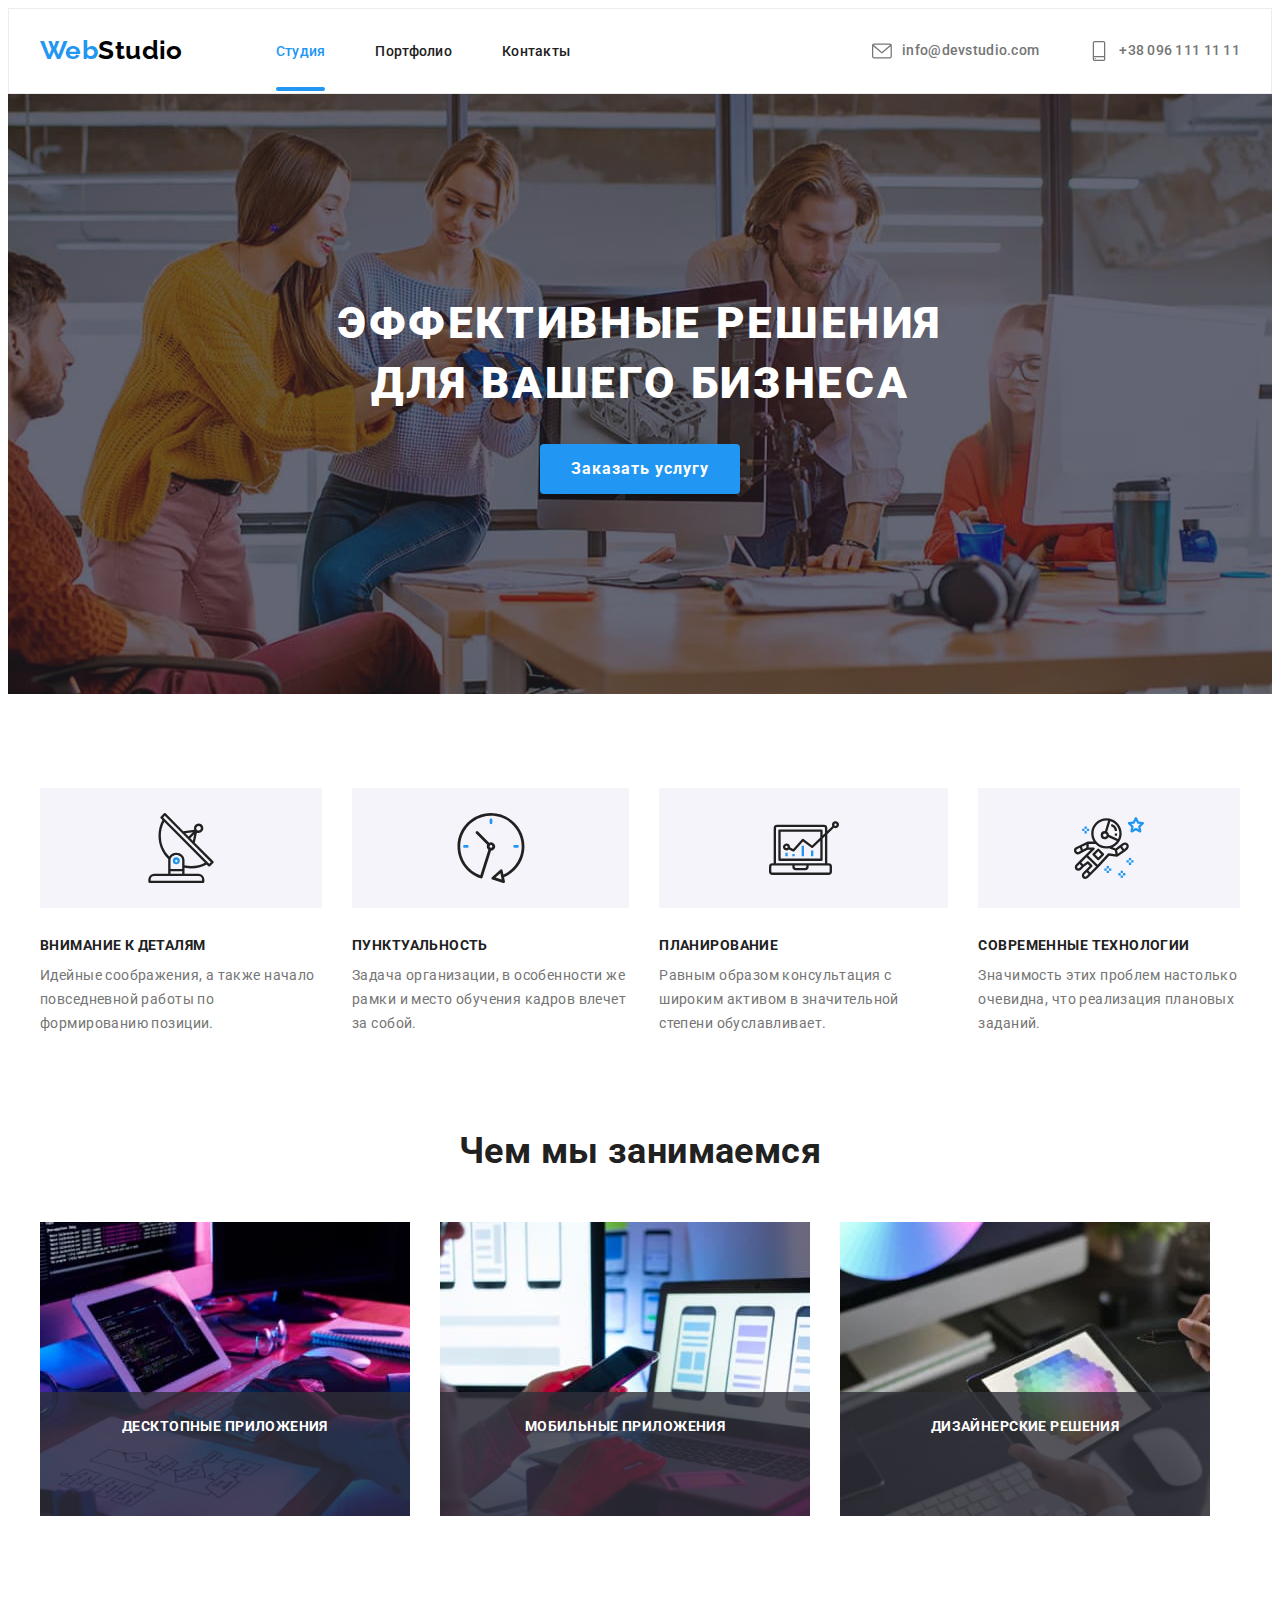
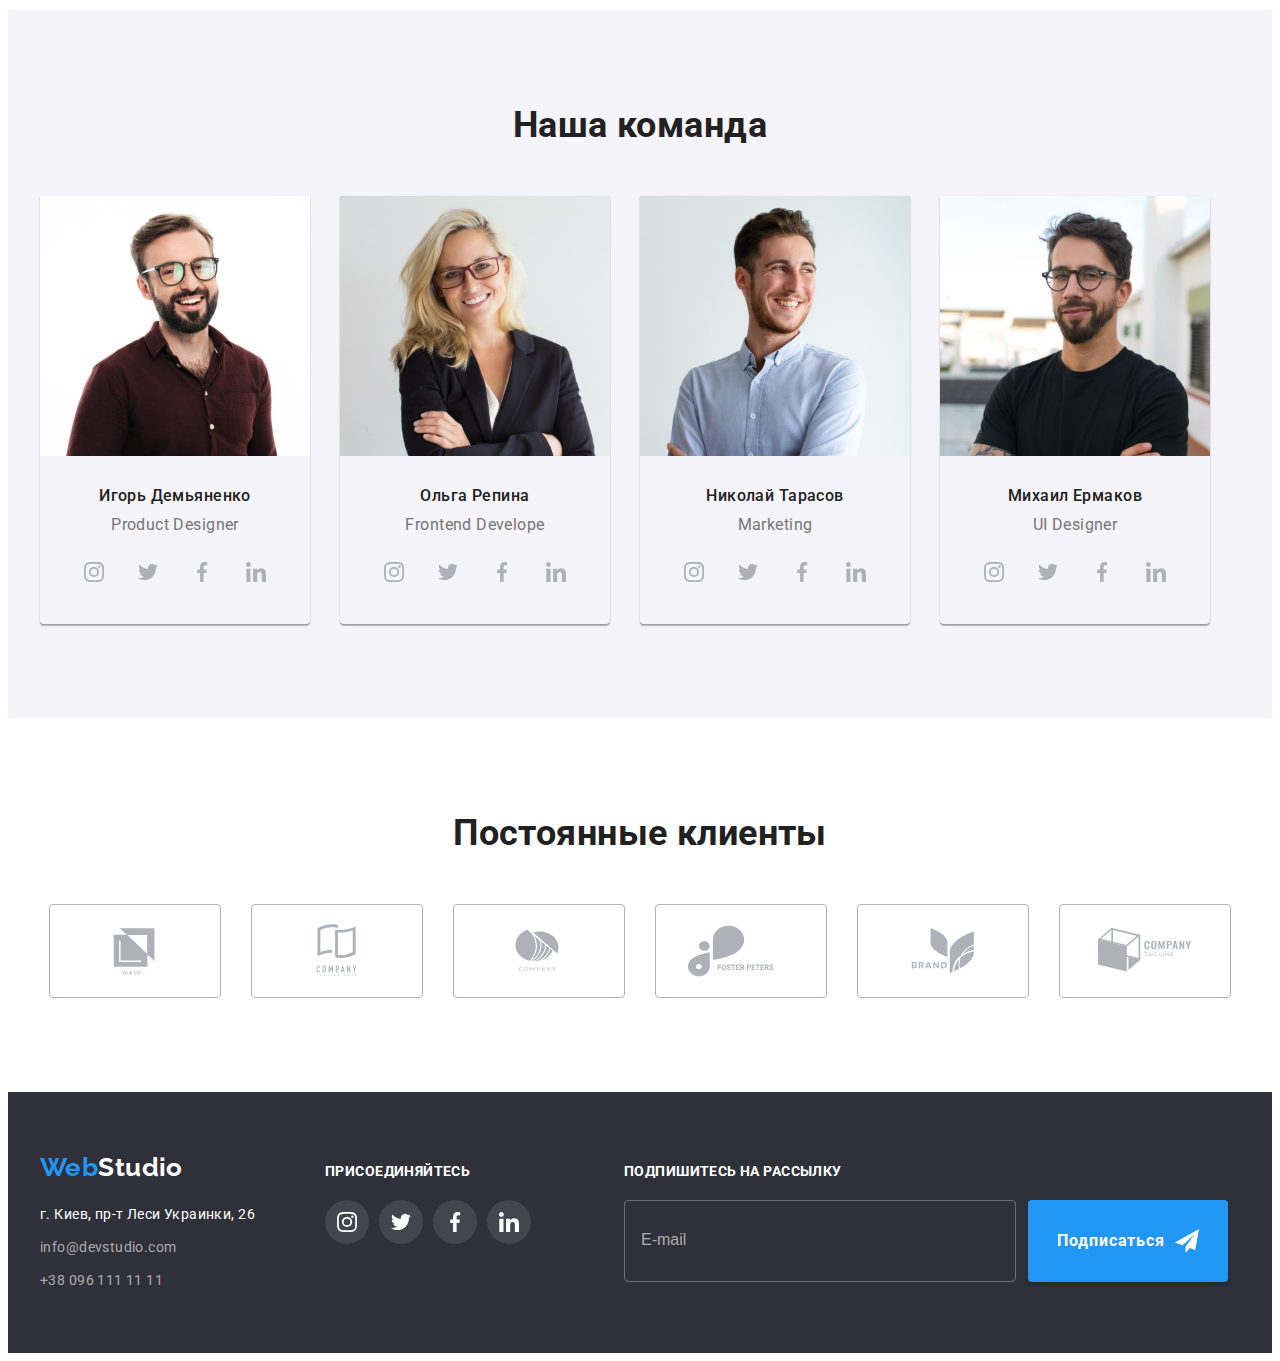
==== index.html @ 76f9b417 "Додає файли ДЗ6" ====
<!DOCTYPE html>
<html lang="ru">
  <head>
    <meta charset="UTF-8" />
    <meta http-equiv="X-UA-Compatible" content="IE=edge" />
    <meta name="viewport" content="width=device-width, initial-scale=1.0" />
    <title>homework06</title>
    <link
      href="https://fonts.googleapis.com/css2?family=Raleway:wght@700&family=Roboto:wght@400;500;700;900&display=swap"
      rel="stylesheet"
    />
    <link
      rel="stylesheet"
      href="https://cdnjs.cloudflare.com/ajax/libs/modern-normalize/1.1.0/modern-normalize.min.css"
      integrity="sha512-wpPYUAdjBVSE4KJnH1VR1HeZfpl1ub8YT/NKx4PuQ5NmX2tKuGu6U/JRp5y+Y8XG2tV+wKQpNHVUX03MfMFn9Q=="
      crossorigin="anonymous"
      referrerpolicy="no-referrer"
    />
    <link rel="stylesheet" href="./css/styles.css" />
  </head>

  <body>
    <!-- Шапка сайта -->
    <header class="header">
      <div class="container page-top flex">
        <nav class="flex">
          <a href="./index.html" lang="en" class="logo link"> <span>Web</span>Studio</a>

          <ul class="site-nav list flex">
            <li class="site-nav-item"><a href="./index.html" class="link current"> Студия</a></li>
            <li class="site-nav-item"><a href="./portfolio.html" class="link"> Портфолио</a></li>
            <li class="site-nav-item"><a href="" class="link"> Контакты</a></li>
          </ul>
        </nav>

        <ul class="contact-nav list flex">
          <li class="contact-nav-item">
            <a href="mailto:info@devstudio.com" class="link flex">
              <svg class="contact-icon" width="20" height="20">
                <use href="./images/icons.svg#icon-e-mail"></use>
              </svg>
              info@devstudio.com</a
            >
          </li>
          <li class="contact-nav-item">
            <a href="tel:+380961111111" class="link flex">
              <svg class="contact-icon" width="20" height="20">
                <use href="./images/icons.svg#icon-phone"></use>
              </svg>
              +38 096 111 11 11</a
            >
          </li>
        </ul>
      </div>
    </header>

    <main>
      <!-- Герой -->
      <section class="hero">
        <div class="container">
          <h1 class="hero-title">Эффективные решения для вашего бизнеса</h1>
          <button type="button" class="button" data-modal-open>Заказать услугу</button>
        </div>
      </section>

      <!-- Преимущества -->
      <section class="section feature">
        <div class="container">
          <h2 class="section-title visually-hidden">Преимущества</h2>
          <ul class="feature-list flex list">
            <li class="feature-item">
              <div class="feature-icon flex">
                <svg width="70" height="70">
                  <use href="./images/icons.svg#icon-antenna"></use>
                </svg>
              </div>
              <h3 class="title">Внимание к деталям</h3>
              <p class="text">
                Идейные соображения, а также начало повседневной работы по формированию позиции.
              </p>
            </li>
            <li class="feature-item">
              <div class="feature-icon flex">
                <svg width="70" height="70">
                  <use href="./images/icons.svg#icon-clock"></use>
                </svg>
              </div>
              <h3 class="title">Пунктуальность</h3>
              <p class="text">
                Задача организации, в особенности же рамки и место обучения кадров влечет за собой.
              </p>
            </li>
            <li class="feature-item">
              <div class="feature-icon flex">
                <svg width="70" height="70">
                  <use href="./images/icons.svg#icon-diagram"></use>
                </svg>
              </div>
              <h3 class="title">Планирование</h3>
              <p class="text">
                Равным образом консультация с широким активом в значительной степени обуславливает.
              </p>
            </li>
            <li class="feature-item">
              <div class="feature-icon flex">
                <svg width="70" height="70">
                  <use href="./images/icons.svg#icon-astronaut"></use>
                </svg>
              </div>
              <h3 class="title">Современные технологии</h3>
              <p class="text">
                Значимость этих проблем настолько очевидна, что реализация плановых заданий.
              </p>
            </li>
          </ul>
        </div>
      </section>

      <!-- Чем мы занимаемся -->
      <section class="section activvity">
        <div class="container">
          <h2 class="section-title">Чем мы занимаемся</h2>
          <ul class="flex list">
            <li class="activvity-item">
              <img src="./images/workone.jpg" alt="Кто-то делает разметку страницы" width="370" />
              <p class="activvity-item-text">Десктопные приложения</p>
            </li>
            <li class="activvity-item">
              <img src="./images/worktwo.jpg" alt="Кто-то делает " width="370" />
              <p class="activvity-item-text">Мобильные приложения</p>
            </li>
            <li class="activvity-item">
              <img
                src="./images/workthree.jpg"
                alt="Кто-то занимается подбором цвета"
                width="370"
              />
              <p class="activvity-item-text">Дизайнерские решения</p>
            </li>
          </ul>
        </div>
      </section>

      <!-- Наша команда -->
      <section class="section team">
        <div class="container">
          <h2 class="section-title">Наша команда</h2>
          <ul class="flex team-member list">
            <li class="team-member-item">
              <img src="./images/teamone.jpg" alt="Фото сотрудника" width="270" />
              <div class="team-member-descr">
                <h3 class="title">Игорь Демьяненко</h3>
                <p class="text" lang="en">Product Designer</p>
                <ul class="social-list list flex">
                  <li>
                    <a href="" class="social-link flex">
                      <svg class="social-icon" width="20" height="20">
                        <use href="./images/icons.svg#icon-instagram"></use>
                      </svg>
                    </a>
                  </li>
                  <li>
                    <a href="" class="social-link flex">
                      <svg class="social-icon" width="20" height="20">
                        <use href="./images/icons.svg#icon-twitter"></use>
                      </svg>
                    </a>
                  </li>
                  <li>
                    <a href="" class="social-link flex">
                      <svg class="social-icon" width="20" height="20">
                        <use href="./images/icons.svg#icon-facebook"></use>
                      </svg>
                    </a>
                  </li>
                  <li>
                    <a href="" class="social-link flex">
                      <svg class="social-icon" width="20" height="20">
                        <use href="./images/icons.svg#icon-linkedin"></use>
                      </svg>
                    </a>
                  </li>
                </ul>
              </div>
            </li>

            <li class="team-member-item">
              <img src="./images/teamtwo.jpg" alt="Фото сотрудника" width="270" />
              <div class="team-member-descr">
                <h3 class="title">Ольга Репина</h3>
                <p class="text" lang="en">Frontend Develope</p>
                <ul class="social-list list flex">
                  <li>
                    <a href="" class="social-link flex">
                      <svg class="social-icon" width="20" height="20">
                        <use href="./images/icons.svg#icon-instagram"></use>
                      </svg>
                    </a>
                  </li>
                  <li>
                    <a href="" class="social-link flex">
                      <svg class="social-icon" width="20" height="20">
                        <use href="./images/icons.svg#icon-twitter"></use>
                      </svg>
                    </a>
                  </li>
                  <li>
                    <a href="" class="social-link flex">
                      <svg class="social-icon" width="20" height="20">
                        <use href="./images/icons.svg#icon-facebook"></use>
                      </svg>
                    </a>
                  </li>
                  <li>
                    <a href="" class="social-link flex">
                      <svg class="social-icon" width="20" height="20">
                        <use href="./images/icons.svg#icon-linkedin"></use>
                      </svg>
                    </a>
                  </li>
                </ul>
              </div>
            </li>

            <li class="team-member-item">
              <img src="./images/teamthree.jpg" alt="Фото сотрудника" width="270" />
              <div class="team-member-descr">
                <h3 class="title">Николай Тарасов</h3>
                <p class="text" lang="en">Marketing</p>
                <ul class="social-list list flex">
                  <li>
                    <a href="" class="social-link flex">
                      <svg class="social-icon" width="20" height="20">
                        <use href="./images/icons.svg#icon-instagram"></use>
                      </svg>
                    </a>
                  </li>
                  <li>
                    <a href="" class="social-link flex">
                      <svg class="social-icon" width="20" height="20">
                        <use href="./images/icons.svg#icon-twitter"></use>
                      </svg>
                    </a>
                  </li>
                  <li>
                    <a href="" class="social-link flex">
                      <svg class="social-icon" width="20" height="20">
                        <use href="./images/icons.svg#icon-facebook"></use>
                      </svg>
                    </a>
                  </li>
                  <li>
                    <a href="" class="social-link flex">
                      <svg class="social-icon" width="20" height="20">
                        <use href="./images/icons.svg#icon-linkedin"></use>
                      </svg>
                    </a>
                  </li>
                </ul>
              </div>
            </li>

            <li class="team-member-item">
              <img src="./images/teamfour.jpg" alt="Фото сотрудника" width="270" />
              <div class="team-member-descr">
                <h3 class="title">Михаил Ермаков</h3>
                <p class="text" lang="en">UI Designer</p>
                <ul class="social-list list flex">
                  <li>
                    <a href="" class="social-link flex">
                      <svg class="social-icon" width="20" height="20">
                        <use href="./images/icons.svg#icon-instagram"></use>
                      </svg>
                    </a>
                  </li>
                  <li>
                    <a href="" class="social-link flex">
                      <svg class="social-icon" width="20" height="20">
                        <use href="./images/icons.svg#icon-twitter"></use>
                      </svg>
                    </a>
                  </li>
                  <li>
                    <a href="" class="social-link flex">
                      <svg class="social-icon" width="20" height="20">
                        <use href="./images/icons.svg#icon-facebook"></use>
                      </svg>
                    </a>
                  </li>
                  <li>
                    <a href="" class="social-link flex">
                      <svg class="social-icon" width="20" height="20">
                        <use href="./images/icons.svg#icon-linkedin"></use>
                      </svg>
                    </a>
                  </li>
                </ul>
              </div>
            </li>
          </ul>
        </div>
      </section>

      <!-- Постоянные клиенты -->
      <section class="section client">
        <div class="container">
          <h2 class="section-title">Постоянные клиенты</h2>
          <ul class="client-list list flex">
            <li>
              <a href="" class="client-item flex">
                <svg class="client-icon" width="106" height="60">
                  <use href="./images/icons.svg#icon-company1"></use>
                </svg>
              </a>
            </li>
            <li>
              <a href="" class="client-item flex">
                <svg class="client-icon" width="106" height="60">
                  <use href="./images/icons.svg#icon-company2"></use>
                </svg>
              </a>
            </li>
            <li>
              <a href="" class="client-item flex">
                <svg class="client-icon" width="106" height="60">
                  <use href="./images/icons.svg#icon-company3"></use>
                </svg>
              </a>
            </li>
            <li>
              <a href="" class="client-item flex">
                <svg class="client-icon" width="106" height="60">
                  <use href="./images/icons.svg#icon-company4"></use>
                </svg>
              </a>
            </li>
            <li>
              <a href="" class="client-item flex">
                <svg class="client-icon" width="106" height="60">
                  <use href="./images/icons.svg#icon-company5"></use>
                </svg>
              </a>
            </li>
            <li>
              <a href="" class="client-item flex">
                <svg class="client-icon" width="106" height="60">
                  <use href="./images/icons.svg#icon-company6"></use>
                </svg>
              </a>
            </li>
          </ul>
        </div>
      </section>
    </main>

    <!-- Футер -->
    <footer class="footer">
      <div class="container page-bottom flex">
        <div class="contacts">
          <a href="./index.html" lang="en" class="footer-logo link"> <span> Web</span>Studio</a>

          <address>
            <ul class="footer-nav list">
              <li><a href="" class="adress link"> г. Киев, пр-т Леси Украинки, 26</a></li>
              <li><a href="" class="email link"> info@devstudio.com</a></li>
              <li><a href="" class="tel link"> +38 096 111 11 11</a></li>
            </ul>
          </address>
        </div>

        <div class="social">
          <h3 class="social-title">присоединяйтесь</h3>
          <ul class="social-list list flex">
            <li>
              <a href="" class="social-link flex">
                <svg class="social-icon" width="20" height="20">
                  <use href="./images/icons.svg#icon-instagram"></use>
                </svg>
              </a>
            </li>
            <li>
              <a href="" class="social-link flex">
                <svg class="social-icon" width="20" height="20">
                  <use href="./images/icons.svg#icon-twitter"></use>
                </svg>
              </a>
            </li>
            <li>
              <a href="" class="social-link flex">
                <svg class="social-icon" width="20" height="20">
                  <use href="./images/icons.svg#icon-facebook"></use>
                </svg>
              </a>
            </li>
            <li>
              <a href="" class="social-link flex">
                <svg class="social-icon" width="20" height="20">
                  <use href="./images/icons.svg#icon-linkedin"></use>
                </svg>
              </a>
            </li>
          </ul>
        </div>

        <form class="subscrip">
          <h3 class="subscrip-title">Подпишитесь на рассылку</h3>
          <div class="flex">
            <input type="email" placeholder="E-mail" class="subscrip-input" />
            <button type="submit" class="subscrip-button">
              Подписаться
              <svg class="subscrip-icon" width="24" height="24">
                <use href="./images/icons.svg#icon-send"></use>
              </svg>
            </button>
          </div>
        </form>
      </div>
    </footer>
    <!-- Модальное окно -->
    <div class="backdrop is-hidden" data-modal>
      <div class="modal">
        <h3 class="modal-title">Оставьте свои данные, мы вам перезвоним</h3>
        <button class="modal-button flex" type="button" data-modal-close>
          <svg class="modal-icon" width="18" height="18">
            <use href="./images/icons.svg#icon-close"></use>
          </svg>
        </button>
        <!--Форма  -->
        <form class="form">
          <div class="form-field flex">
            <label for="name" class="form-label">Имя</label>
            <input type="text" name="name-user" id="name" class="form-input" />
            <svg class="form-icon" width="18" height="18">
              <use href="./images/icons.svg#icon-person-form"></use>
            </svg>
          </div>

          <div class="form-field flex">
            <label for="tel" class="form-label">Телефон</label>
            <input type="tel" name="tel-user" id="tel" class="form-input" />
            <svg class="form-icon" width="18" height="18">
              <use href="./images/icons.svg#icon-phone-form"></use>
            </svg>
          </div>

          <div class="form-field flex">
            <label for="mail" class="form-label">Почта</label>
            <input type="email" name="mail-user" id="mail" class="form-input" />
            <svg class="form-icon" width="18" height="18">
              <use href="./images/icons.svg#icon-email-form"></use>
            </svg>
          </div>

          <div class="form-field comment flex">
            <label for="comment" class="form-label">Комментарий</label>
            <textarea
              class="comment-text"
              name="comment-user"
              id="comment"
              placeholder="Введите текст"
              cols="30"
              rows="5"
            ></textarea>
          </div>

          <label class="checkbox-label flex">
            <input type="checkbox" name="policy" class="policy-checkbox" />
            <span class="policy-icon"></span>
            <span class="checkbox-text"
              >Соглашаюсь с рассылкой и принимаю
              <a href="" class="policy-link">Условия договора</a></span
            >
          </label>

          <button class="form-button flex" type="submit">Отправить</button>
        </form>
      </div>
      <script src="./js/modal.js"></script>
    </div>
  </body>
</html>
---- css/styles.css ----
:root {
  /* Text color */
  --primary-text-color: #212121;
  --secondary-text-color: #757575;
  --accent-color: #2196f3;
  --studio-in-heder: #000000;

  /* Bg color */
  --primery-background-color: #ffffff;
  --secondary-background-color: #f5f4fa;
  --background-color-footer: #2f303a;
  --background-color-hero: #c4c4c4;
  --icon-color: #afb1b8;

  /* Grid */
  /* Others */
  --timing-function: cubic-bezier(0.4, 0, 0.2, 1);
}

body {
  background-color: var(--primery-background-color);
  color: var(--primary-text-color);
  font-family: Roboto, sans-serif;
  font-size: 14px;
  letter-spacing: 0.03em;
}

/* Utils */
.list {
  padding: 0;
  margin: 0;
  list-style: none;
}

.link {
  text-decoration: none;
}

.flex {
  display: flex;
}

.container {
  margin-left: auto;
  margin-right: auto;
  width: 1200px;
  padding-left: 15px;
  padding-right: 15px;
}

img {
  display: block;
}

/* Шапка сайта */
.header {
  border: 1px solid #ececec;
}

.page-top {
  justify-content: space-between;
  align-items: center;
}

.logo {
  padding-top: 24px;
  padding-bottom: 25px;
  margin-right: 93px;

  color: var(--studio-in-heder);
  font-family: Raleway, sans-serif;
  font-weight: 700;
  font-size: 26px;
  line-height: 1.19;
}

.logo span {
  color: var(--accent-color);
}

/* Site nav */

.header nav {
  justify-content: center;
  align-items: center;
}

.site-nav-item:not(:last-child),
.contact-nav-item:not(:last-child) {
  margin-right: 50px;
}

.site-nav .link,
.contact-nav .link {
  padding-top: 32px;
  padding-bottom: 32px;
  justify-content: center;
  align-items: center;

  color: var(--primary-text-color);
  font-weight: 500;
  line-height: 1.14;
  letter-spacing: 0.02em;
  transition: color 250ms var(--timing-function);
}

.contact-nav .link {
  color: var(--secondary-text-color);
}

.contact-nav-item {
  align-items: center;
}

.site-nav-item .link:hover,
.site-nav-item .link:focus {
  color: var(--accent-color);
}

.contact-nav-item .link:hover,
.contact-nav-item .link:focus {
  color: var(--accent-color);
}

.contact-icon {
  margin-right: 10px;
  fill: var(--secondary-text-color);
  transition: fill 250ms var(--timing-function);
}

.contact-nav-item .link:hover .contact-icon,
.contact-nav-item .link:focus .contact-icon {
  fill: var(--accent-color);
}

.site-nav .link.current {
  color: var(--accent-color);
  /* outline: 1px solid red; */
  position: relative;
}

.site-nav .link.current::after {
  content: ' ';
  display: block;
  margin-top: 28px;
  position: absolute;
  bottom: 0;
  left: 0;
  width: 100%;
  height: 4px;
  background-color: var(--accent-color);
  border-radius: 2px;
}

/* Hero */
.hero {
  padding-top: 200px;
  padding-bottom: 200px;
  text-align: center;
  max-width: 1600px;
  margin-left: auto;
  margin-right: auto;
  background-image: linear-gradient(to right, rgba(47, 48, 58, 0.4), rgba(47, 48, 58, 0.4)),
    url(../images/bg-picture.jpg);
  background-size: cover;
  background-repeat: no-repeat;
  background-position: center;

  background-color: var(--background-color-hero);
}

.hero-title {
  margin-top: 0;
  margin-bottom: 30px;
  margin-left: auto;
  margin-right: auto;
  width: 696px;

  color: var(--primery-background-color);
  font-weight: 900;
  font-size: 44px;
  line-height: 1.36;
  letter-spacing: 0.06em;
  text-transform: uppercase;
}

.hero .button,
.subscrip-button,
.form-button {
  min-width: 200px;
  padding: 10px 10px;
  border-width: 0;

  color: var(--primery-background-color);
  background-color: var(--accent-color);
  font-family: inherit;
  font-weight: 700;
  font-size: 16px;
  line-height: 1.88;
  letter-spacing: 0.06em;
  box-shadow: 0px 4px 4px rgba(0, 0, 0, 0.15);
  border-radius: 4px;
  cursor: pointer;

  transition: background-color 250ms var(--timing-function);
}

.hero .button:hover,
.hero .button:focus {
  background-color: #188ce8;
}

/* Section */
.section {
  padding-top: 94px;
  padding-bottom: 94px;
}

.section-title {
  margin-top: 0;
  margin-bottom: 50px;

  color: var(--primary-text-color);
  font-size: 36px;
  line-height: 1.17;
  text-align: center;
}

/* Преимущества */

.visually-hidden {
  position: absolute;
  white-space: nowrap;
  width: 1px;
  height: 1px;
  overflow: hidden;
  border: 0;
  padding: 0;
  clip: rect(0 0 0 0);
  clip-path: inset(50%);
  margin: -1px;
}

.feature {
  padding-bottom: 0;
}

.feature-item {
  width: calc((100%-90px) / 4);
}

.feature-item:not(:last-child) {
  margin-right: 30px;
}

.feature-icon {
  background-color: var(--secondary-background-color);
  height: 120px;
  margin-bottom: 30px;
  justify-content: center;
  align-items: center;
}

.feature-list .title {
  margin-top: 0;
  margin-bottom: 10px;

  font-size: 14px;
  line-height: 1.14;
  text-transform: uppercase;
}

.feature-list .text {
  margin-top: 0;
  margin-bottom: 0;

  color: var(--secondary-text-color);
  font-weight: 400;
  line-height: 1.71;
}

/*  Чем мы занимаемся*/

.activvity-item:not(:last-child) {
  margin-right: 30px;
}

.activvity-item {
  position: relative;
}

.activvity-item-text {
  position: absolute;
  right: 0;
  bottom: 0;
  margin: 0;
  padding-top: 27px;
  padding-bottom: 27px;
  width: 370px;
  height: 70px;
  background-color: rgba(47, 48, 58, 0.8);
  font-weight: 700;
  line-height: 1.14;
  text-align: center;
  text-transform: uppercase;

  color: var(--primery-background-color);
}

/*   Наша команда */
.team-member-item {
  width: calc((100%-90px) / 4);
  box-shadow: 0px 1px 3px rgba(0, 0, 0, 0.12), 0px 1px 1px rgba(0, 0, 0, 0.14),
    0px 2px 1px rgba(0, 0, 0, 0.2);
  border-radius: 0px 0px 4px 4px;
}

.team-member-item:not(:last-child) {
  margin-right: 30px;
}
.team-member-descr {
  padding-top: 30px;
  padding-bottom: 30px;
  text-align: center;
}

.team-member .title {
  margin-top: 0;
  margin-bottom: 10px;

  font-weight: 500;
  font-size: 16px;
  line-height: 1.19;
}

.team-member .text {
  margin-top: 0;
  margin-bottom: 16px;

  color: var(--secondary-text-color);
  font-size: 16px;
  line-height: 1.19;
}
.team {
  background-color: var(--secondary-background-color);
}

.social-list {
  justify-content: center;
}

.social-link {
  width: 44px;
  height: 44px;
  justify-content: center;
  align-items: center;
  border-radius: 50%;
  transition: background-color 250ms var(--timing-function);
}

.social-link:hover,
.social-link:focus {
  background-color: var(--accent-color);
}

.social-list li:not(:last-child) {
  margin-right: 10px;
}
.social-icon {
  fill: var(--icon-color);
  transition: fill 250ms var(--timing-function);
}

.social-link:hover .social-icon,
.social-link:focus .social-icon {
  fill: var(--primery-background-color);
}

/* Постоянные клиенты */
.client-list {
  justify-content: center;
}

.client-list li:not(:last-child) {
  margin-right: 30px;
}

.client-item {
  justify-content: center;
  align-items: center;
  width: 170px;
  height: 92px;
  border: 1px solid var(--icon-color);
  border-radius: 4px;
  transition: border-color 250ms var(--timing-function);
}

.client-item:hover,
.client-item:focus {
  border-color: var(--accent-color);
}

.client-icon {
  fill: var(--icon-color);
  transition: fill 250ms var(--timing-function);
}

.client-item:hover .client-icon,
.client-item:focus .client-icon {
  fill: var(--accent-color);
}

/* Футер */
.footer {
  background-color: var(--background-color-footer);
  padding-top: 60px;
  padding-bottom: 60px;
}
.page-bottom {
  align-items: baseline;
}

.contacts {
  margin-right: 70px;
}

.footer-logo {
  display: block;

  margin-bottom: 20px;

  color: var(--primery-background-color);
  font-family: Raleway, sans-serif;
  font-weight: 700;
  font-size: 26px;
  line-height: 1.19;
}

.footer-logo span {
  color: var(--accent-color);
}

.footer-nav li:not(:last-child) {
  margin-bottom: 9px;
}

.footer-nav .adress {
  color: var(--primery-background-color);
  font-weight: 400;
  line-height: 1.71;
  font-style: normal;
}

.footer-nav .email,
.footer-nav .tel {
  margin-top: 9px;

  color: rgba(255, 255, 255, 0.6);
  font-weight: 400;
  line-height: 1.71;
  font-style: normal;
}

.footer-nav .email:hover,
.footer-nav .email:focus,
.footer-nav .tel:hover,
.footer-nav .tel:focus {
  color: var(--accent-color);
}
.social .social-link {
  background-color: rgba(255, 255, 255, 0.1);
  transition: background-color 250ms var(--timing-function);
}
.social {
  margin-right: 93px;
}

.social .social-link:hover,
.social .social-link:focus {
  background-color: var(--accent-color);
}
.social .social-list {
  padding-bottom: 0;
}
.social .social-icon {
  fill: var(--primery-background-color);
}

.social-title,
.subscrip-title {
  font-weight: 700;
  font-size: 14px;
  line-height: 1.14;
  text-transform: uppercase;
  color: var(--primery-background-color);
  margin-bottom: 20px;
  margin-top: 0;
}

.subscrip-input {
  width: 358px;
  height: 50px;
  margin-right: 12px;
  padding: 15px 16px;
  border: 1px solid rgba(255, 255, 255, 0.3);
  border-radius: 4px;
  background-color: transparent;
  color: rgba(255, 255, 255, 0.6);
}

.subscrip-button {
  display: inline-flex;
  justify-content: center;
  align-items: center;
}
.subscrip-icon {
  margin-left: 10px;
  fill: var(--primery-background-color);
}

.subscrip .subscrip-input::placeholder {
  font-weight: 400;
  font-size: 16px;
  line-height: 1.25;
  color: rgba(255, 255, 255, 0.6);
}

/* Страница  Portfolio */

.filter {
  justify-content: center;
  margin-bottom: 50px;
}
.filter-item:not(:last-child) {
  margin-right: 8px;
}

.button {
  min-width: 73px;
  padding: 6px 22px;
  border-radius: 4px;
  border: none;
  box-shadow: none;

  color: var(--primary-text-color);
  background-color: var(--secondary-background-color);
  font-family: inherit;
  font-weight: 500;
  font-size: 16px;
  line-height: 1.62;
  letter-spacing: 0.03em;
  text-align: center;
  cursor: pointer;

  transition: background-color 250ms var(--timing-function), color 250ms var(--timing-function),
    box-shadow 250ms var(--timing-function);
}

.button:hover,
.button:focus {
  color: var(--primery-background-color);
  background-color: var(--accent-color);
  box-shadow: 0px 3px 1px rgba(0, 0, 0, 0.1), 0px 1px 2px rgba(0, 0, 0, 0.08),
    0px 2px 2px rgba(0, 0, 0, 0.12);
}

.button.active {
  color: var(--primery-background-color);
  background-color: var(--accent-color);
}

/* Примеры работ */
.examples {
  flex-wrap: wrap;
}
.example-item {
  width: 370px;
  margin-right: 30px;
  margin-bottom: 30px;
}

.example-item .link {
  display: block;
  box-shadow: none;
  transition: box-shadow 250ms var(--timing-function);
}

.example-item .link:hover,
.example-item .link:focus {
  box-shadow: 0px 1px 1px rgba(0, 0, 0, 0.12), 0px 4px 4px rgba(0, 0, 0, 0.06),
    1px 4px 6px rgba(0, 0, 0, 0.16);
}

.example-item:nth-child(3n) {
  margin-right: 0;
}

.example-item:nth-last-child(-n + 3) {
  margin-bottom: 0;
}

.example-thumb {
  position: relative;
  overflow: hidden;
}

.example-overlay {
  position: absolute;
  top: 0;
  right: 0;
  width: 100%;
  height: 100%;
  padding: 63px 24px;

  transform: translateY(100%);
  transition: transform 250ms var(--timing-function);
  opacity: 1;

  font-weight: 400;
  font-size: 18px;
  line-height: 1.56;
  letter-spacing: 0.03em;
  color: #ffffff;
  background: rgba(33, 150, 243, 0.9);
}
.example-item:hover .example-overlay {
  transform: translateY(0%);
}

.example-item-descr {
  padding-top: 20px;
  padding-bottom: 20px;
  padding-left: 24px;
  padding-right: 24px;
  border-bottom: 1px solid #eeeeee;
  border-right: 1px solid #eeeeee;
  border-left: 1px solid #eeeeee;
}

.examples .text {
  margin-top: 0;
  margin-bottom: 0;

  color: var(--secondary-text-color);
  font-weight: 400;
  font-size: 16px;
  line-height: 1.88;
  letter-spacing: 0.03em;
}

.examples .title {
  margin-top: 0;
  margin-bottom: 4px;

  color: var(--primary-text-color);
  font-weight: 700;
  font-size: 18px;
  line-height: 2;
  letter-spacing: 0.06em;
}

/* Модальное окно */
.backdrop {
  position: fixed;
  left: 0;
  top: 0;

  width: 100%;
  height: 100%;
  background-color: rgba(0, 0, 0, 0.4);
  opacity: 1;
  visibility: visible;

  transition: visibility 550ms var(--timing-function), opacity 550ms var(--timing-function);
}
.backdrop.is-hidden {
  visibility: hidden;
  opacity: 0;
  pointer-events: none;
}

.backdrop.is-hidden .modal {
  transform: translate(-50%, -50%) scale(0.2);
}

.modal {
  position: absolute;
  top: 50%;
  left: 50%;
  padding: 40px;
  width: 528px;
  min-height: 581px;
  background-color: var(--primery-background-color);
  transform: translate(-50%, -50%) scale(1);

  transition: transform 500ms var(--timing-function);
}

.modal-button {
  position: fixed;
  top: 8px;
  right: 8px;
  width: 30px;
  height: 30px;
  border: 1px solid rgba(0, 0, 0, 0.1);
  border-radius: 50%;
  padding: 6px;
  justify-content: center;
  align-items: center;
  background-color: var(--primery-background-color);
  fill: #000000;
  cursor: pointer;
}

.modal-icon {
  fill: #000000;

  transition: fill 250ms var(--timing-function);
}

.modal-button:hover .modal-icon,
.modal-button:focus .modal-icon {
  fill: var(--accent-color);
}

.modal-button:hover,
.modal-button:focus {
  outline: transparent;
}

.modal-title {
  margin-top: 0;
  margin-bottom: 12px;
  font-weight: 700;
  font-size: 20px;
  line-height: 23px;
  text-align: center;
}
/* Форма */

.form-field {
  position: relative;
  flex-direction: column;
  margin-bottom: 10px;
}

.form-label {
  margin-bottom: 4px;
  font-weight: 400;
  font-size: 12px;
  line-height: 1.14;
  letter-spacing: 0.01em;
  color: var(--secondary-text-color);
}

.form-input {
  border: 1px solid rgba(33, 33, 33, 0.2);
  border-radius: 4px;
  padding: 12px 11px;
  padding-left: 42px;
  height: 40px;
  outline: transparent;

  transition: border 250ms var(--timing-function);
}

.form-icon {
  position: absolute;
  bottom: 11px;
  left: 12px;
  fill: var(--primary-text-color);
  pointer-events: none;

  transition: fill 250ms var(--timing-function);
}

.form-field:hover .form-icon,
.form-field:focus-within .form-icon {
  fill: var(--accent-color);
}

.form-field:hover .form-input,
.form-field:focus-within .form-input {
  border: 1px solid #2196f3;
}

.form-field.comment {
  margin-bottom: 20px;
}
.form-field.comment .comment-text {
  min-height: 120px;
  padding: 12px 16px;
  border: 1px solid rgba(33, 33, 33, 0.2);
  border-radius: 4px;
  outline: transparent;
  resize: none;

  transition: border 250ms var(--timing-function);
}

.form-field:hover .comment-text,
.form-field:focus-within .comment-text {
  border: 1px solid #2196f3;
}

.form-field.comment .comment-text::placeholder {
  font-weight: 400;
  font-size: 12px;
  line-height: 1.17;
  letter-spacing: 0.01em;

  color: rgba(117, 117, 117, 0.5);
}

.checkbox-label {
  flex-direction: row;
  margin-bottom: 30px;
  align-items: center;
  justify-content: center;
}
.policy-checkbox {
  position: absolute;
  white-space: nowrap;
  width: 1px;
  height: 1px;
  overflow: hidden;
  border: 0;
  padding: 0;
  clip: rect(0 0 0 0);
  clip-path: inset(50%);
  margin: -1px;
}
.checkbox-text {
  font-weight: 400;
  line-height: 1.71;
  color: var(--secondary-text-color);
}

.policy-link {
  color: var(--accent-color);
}

.policy-icon {
  display: inline-block;
  width: 16px;
  height: 15px;
  margin-right: 8px;
  border: 2px solid #212121;

  border-radius: 4px;
}

.policy-checkbox:checked + .policy-icon {
  border: transparent;
  background-image: url(../images/icons/icon-check.svg);
}

.policy-checkbox:focus-within + .policy-icon {
  border: transparent;
  background-image: url(../images/icons/icon-check.svg);
}

.form-button {
  display: block;
  margin-right: auto;
  margin-left: auto;

  transition: background-color 250ms var(--timing-function);
}

.form-button:hover,
.form-button:focus {
  background-color: #188ce8;
  outline: transparent;
}
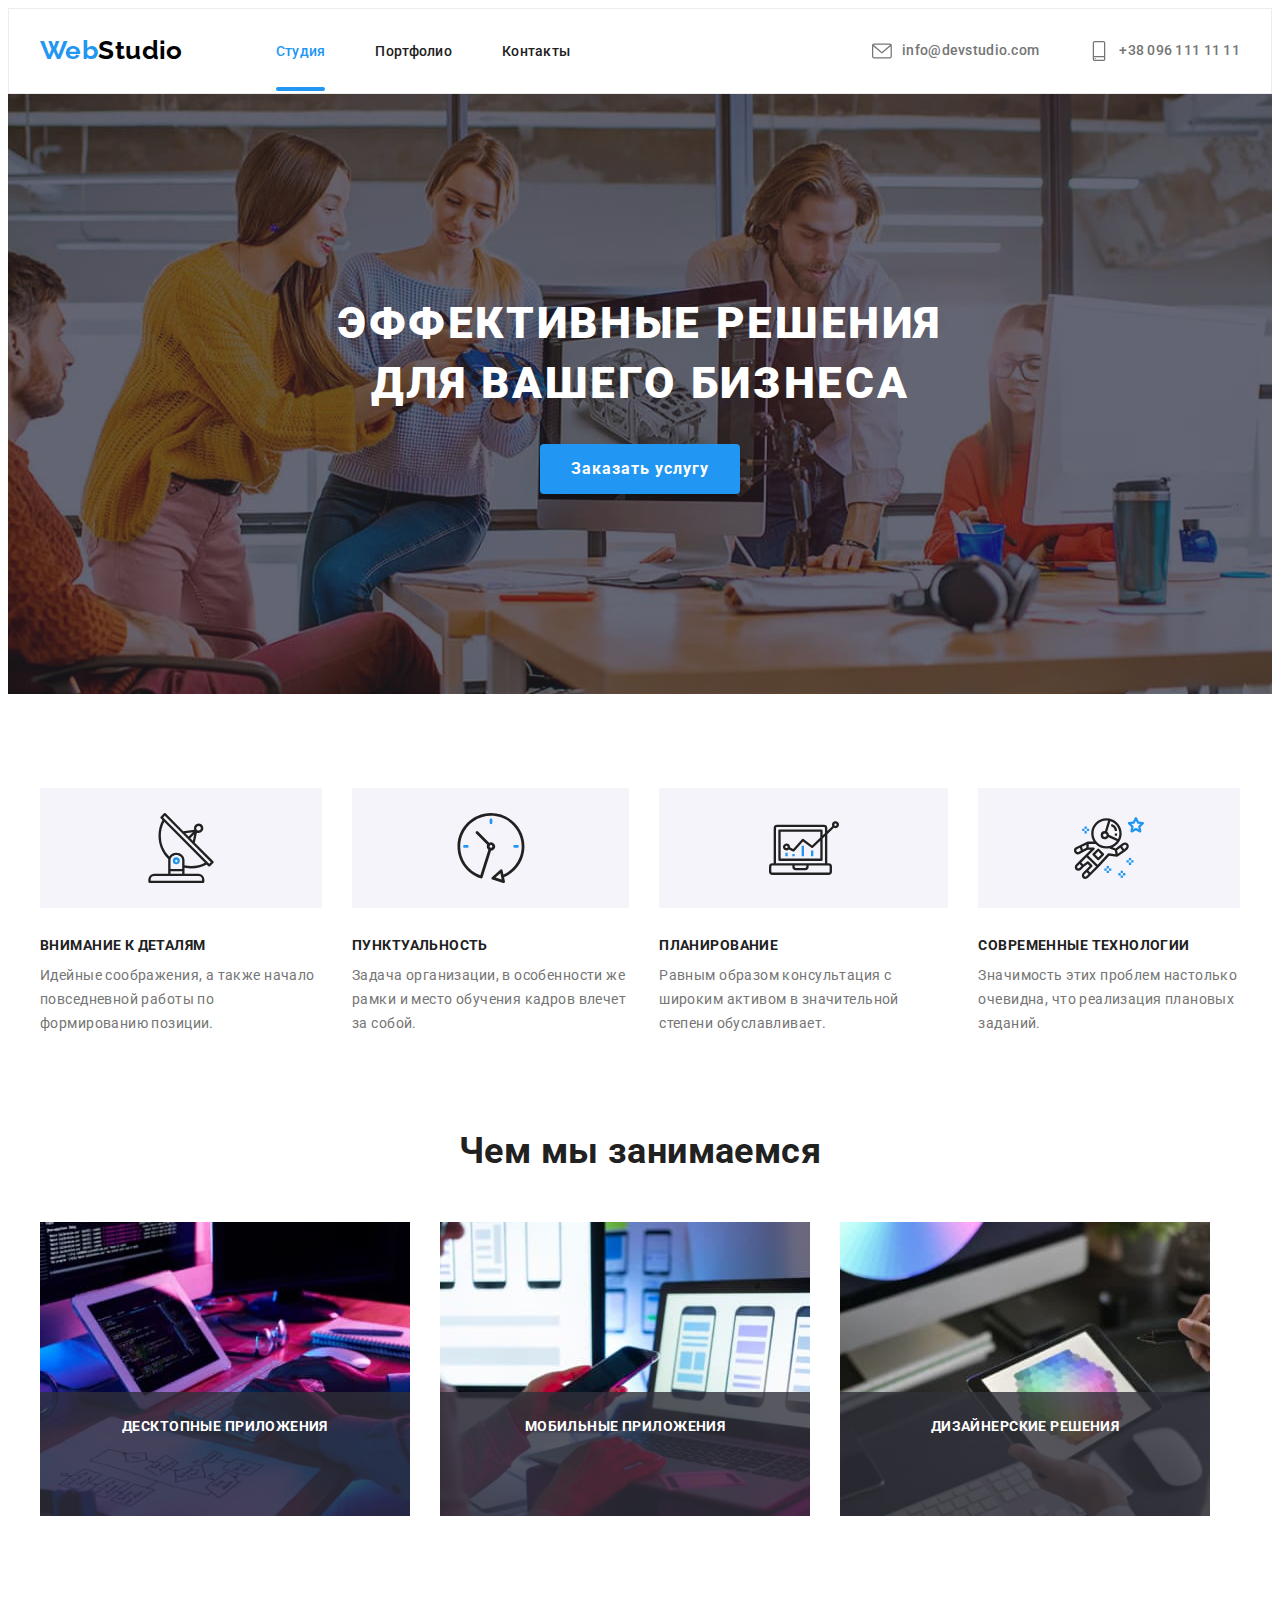
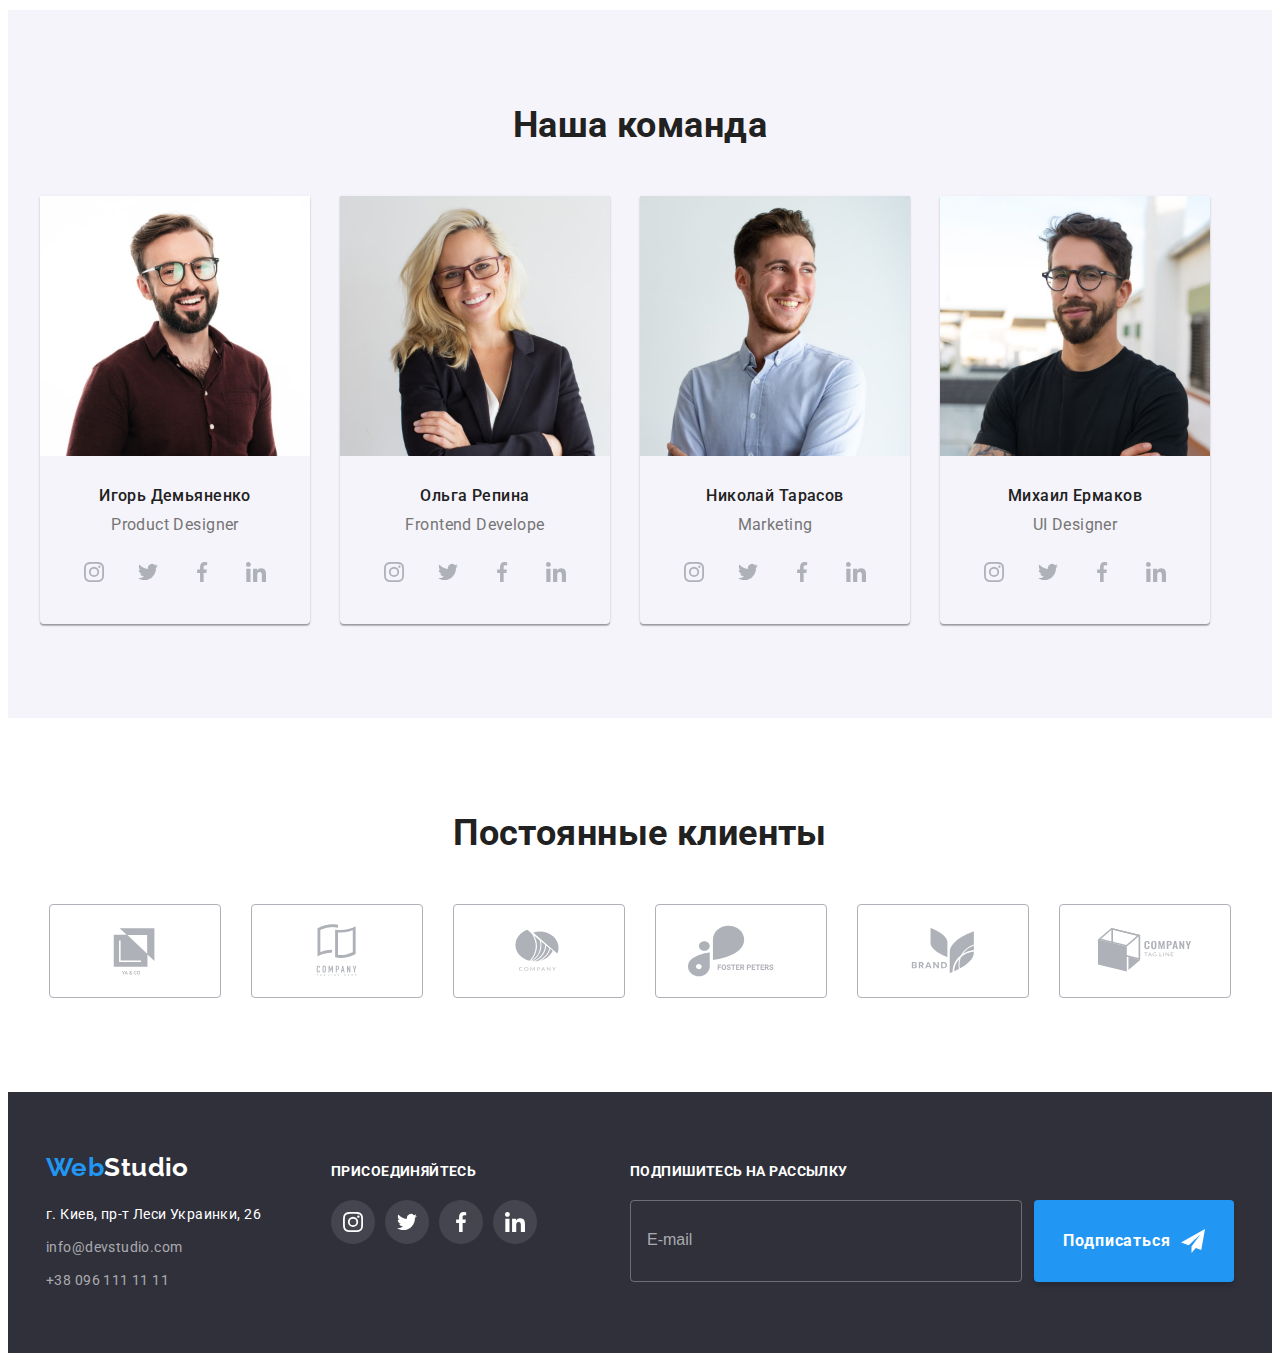
==== commit aa104bee: "Додає класи за методологією БЕМ" ====
--- a/index.html
+++ b/index.html
@@ -4,7 +4,7 @@
     <meta charset="UTF-8" />
     <meta http-equiv="X-UA-Compatible" content="IE=edge" />
     <meta name="viewport" content="width=device-width, initial-scale=1.0" />
-    <title>homework06</title>
+    <title>homework07</title>
     <link
       href="https://fonts.googleapis.com/css2?family=Raleway:wght@700&family=Roboto:wght@400;500;700;900&display=swap"
       rel="stylesheet"
@@ -22,29 +22,35 @@
   <body>
     <!-- Шапка сайта -->
     <header class="header">
-      <div class="container page-top flex">
-        <nav class="flex">
-          <a href="./index.html" lang="en" class="logo link"> <span>Web</span>Studio</a>
+      <div class="container header__settings flex">
+        <nav class="header__nav flex">
+          <a href="./index.html" lang="en" class="logo header__logo link">
+            <span class="logo__accent">Web</span>Studio</a
+          >
 
           <ul class="site-nav list flex">
-            <li class="site-nav-item"><a href="./index.html" class="link current"> Студия</a></li>
-            <li class="site-nav-item"><a href="./portfolio.html" class="link"> Портфолио</a></li>
-            <li class="site-nav-item"><a href="" class="link"> Контакты</a></li>
+            <li class="site-nav__item">
+              <a href="./index.html" class="site-nav__link link site-nav__link--current"> Студия</a>
+            </li>
+            <li class="site-nav__item">
+              <a href="./portfolio.html" class="site-nav__link link"> Портфолио</a>
+            </li>
+            <li class="site-nav__item"><a href="" class="site-nav__link link"> Контакты</a></li>
           </ul>
         </nav>
 
         <ul class="contact-nav list flex">
-          <li class="contact-nav-item">
-            <a href="mailto:info@devstudio.com" class="link flex">
-              <svg class="contact-icon" width="20" height="20">
+          <li class="contact-nav__item">
+            <a href="mailto:info@devstudio.com" class="contact-nav__link link flex">
+              <svg class="contact__icon" width="20" height="20">
                 <use href="./images/icons.svg#icon-e-mail"></use>
               </svg>
               info@devstudio.com</a
             >
           </li>
-          <li class="contact-nav-item">
-            <a href="tel:+380961111111" class="link flex">
-              <svg class="contact-icon" width="20" height="20">
+          <li class="contact-nav__item">
+            <a href="tel:+380961111111" class="contact-nav__link link flex">
+              <svg class="contact__icon" width="20" height="20">
                 <use href="./images/icons.svg#icon-phone"></use>
               </svg>
               +38 096 111 11 11</a
@@ -58,57 +64,57 @@
       <!-- Герой -->
       <section class="hero">
         <div class="container">
-          <h1 class="hero-title">Эффективные решения для вашего бизнеса</h1>
-          <button type="button" class="button" data-modal-open>Заказать услугу</button>
+          <h1 class="hero__title">Эффективные решения для вашего бизнеса</h1>
+          <button type="button" class="hero__button button" data-modal-open>Заказать услугу</button>
         </div>
       </section>
 
       <!-- Преимущества -->
-      <section class="section feature">
+      <section class="section section--feature">
         <div class="container">
-          <h2 class="section-title visually-hidden">Преимущества</h2>
+          <h2 class="section__title visually-hidden">Преимущества</h2>
           <ul class="feature-list flex list">
-            <li class="feature-item">
-              <div class="feature-icon flex">
+            <li class="feature-list__item">
+              <div class="feature-list__icon flex">
                 <svg width="70" height="70">
                   <use href="./images/icons.svg#icon-antenna"></use>
                 </svg>
               </div>
-              <h3 class="title">Внимание к деталям</h3>
-              <p class="text">
+              <h3 class="feature-list__title">Внимание к деталям</h3>
+              <p class="feature-list__text">
                 Идейные соображения, а также начало повседневной работы по формированию позиции.
               </p>
             </li>
-            <li class="feature-item">
-              <div class="feature-icon flex">
+            <li class="feature-list__item">
+              <div class="feature-list__icon flex">
                 <svg width="70" height="70">
                   <use href="./images/icons.svg#icon-clock"></use>
                 </svg>
               </div>
-              <h3 class="title">Пунктуальность</h3>
-              <p class="text">
+              <h3 class="feature-list__title">Пунктуальность</h3>
+              <p class="feature-list__text">
                 Задача организации, в особенности же рамки и место обучения кадров влечет за собой.
               </p>
             </li>
-            <li class="feature-item">
-              <div class="feature-icon flex">
+            <li class="feature-list__item">
+              <div class="feature-list__icon flex">
                 <svg width="70" height="70">
                   <use href="./images/icons.svg#icon-diagram"></use>
                 </svg>
               </div>
-              <h3 class="title">Планирование</h3>
-              <p class="text">
+              <h3 class="feature-list__title">Планирование</h3>
+              <p class="feature-list__text">
                 Равным образом консультация с широким активом в значительной степени обуславливает.
               </p>
             </li>
-            <li class="feature-item">
-              <div class="feature-icon flex">
+            <li class="feature-list__item">
+              <div class="feature-list__icon flex">
                 <svg width="70" height="70">
                   <use href="./images/icons.svg#icon-astronaut"></use>
                 </svg>
               </div>
-              <h3 class="title">Современные технологии</h3>
-              <p class="text">
+              <h3 class="feature-list__title">Современные технологии</h3>
+              <p class="feature-list__text">
                 Значимость этих проблем настолько очевидна, что реализация плановых заданий.
               </p>
             </li>
@@ -117,184 +123,192 @@
       </section>
 
       <!-- Чем мы занимаемся -->
-      <section class="section activvity">
+      <section class="section">
         <div class="container">
-          <h2 class="section-title">Чем мы занимаемся</h2>
-          <ul class="flex list">
-            <li class="activvity-item">
+          <h2 class="section__title">Чем мы занимаемся</h2>
+          <ul class="activvity-list flex list">
+            <li class="activvity-list__item">
               <img src="./images/workone.jpg" alt="Кто-то делает разметку страницы" width="370" />
-              <p class="activvity-item-text">Десктопные приложения</p>
-            </li>
-            <li class="activvity-item">
+              <p class="activvity-list__text">Десктопные приложения</p>
+            </li>
+            <li class="activvity-list__item">
               <img src="./images/worktwo.jpg" alt="Кто-то делает " width="370" />
-              <p class="activvity-item-text">Мобильные приложения</p>
-            </li>
-            <li class="activvity-item">
+              <p class="activvity-list__text">Мобильные приложения</p>
+            </li>
+            <li class="activvity-list__item">
               <img
                 src="./images/workthree.jpg"
                 alt="Кто-то занимается подбором цвета"
                 width="370"
               />
-              <p class="activvity-item-text">Дизайнерские решения</p>
+              <p class="activvity-list__text">Дизайнерские решения</p>
             </li>
           </ul>
         </div>
       </section>
 
       <!-- Наша команда -->
-      <section class="section team">
+      <section class="section section--team">
         <div class="container">
-          <h2 class="section-title">Наша команда</h2>
-          <ul class="flex team-member list">
-            <li class="team-member-item">
-              <img src="./images/teamone.jpg" alt="Фото сотрудника" width="270" />
-              <div class="team-member-descr">
-                <h3 class="title">Игорь Демьяненко</h3>
-                <p class="text" lang="en">Product Designer</p>
-                <ul class="social-list list flex">
-                  <li>
-                    <a href="" class="social-link flex">
-                      <svg class="social-icon" width="20" height="20">
-                        <use href="./images/icons.svg#icon-instagram"></use>
-                      </svg>
-                    </a>
-                  </li>
-                  <li>
-                    <a href="" class="social-link flex">
-                      <svg class="social-icon" width="20" height="20">
-                        <use href="./images/icons.svg#icon-twitter"></use>
-                      </svg>
-                    </a>
-                  </li>
-                  <li>
-                    <a href="" class="social-link flex">
-                      <svg class="social-icon" width="20" height="20">
-                        <use href="./images/icons.svg#icon-facebook"></use>
-                      </svg>
-                    </a>
-                  </li>
-                  <li>
-                    <a href="" class="social-link flex">
-                      <svg class="social-icon" width="20" height="20">
-                        <use href="./images/icons.svg#icon-linkedin"></use>
-                      </svg>
-                    </a>
-                  </li>
-                </ul>
-              </div>
-            </li>
-
-            <li class="team-member-item">
-              <img src="./images/teamtwo.jpg" alt="Фото сотрудника" width="270" />
-              <div class="team-member-descr">
-                <h3 class="title">Ольга Репина</h3>
-                <p class="text" lang="en">Frontend Develope</p>
-                <ul class="social-list list flex">
-                  <li>
-                    <a href="" class="social-link flex">
-                      <svg class="social-icon" width="20" height="20">
-                        <use href="./images/icons.svg#icon-instagram"></use>
-                      </svg>
-                    </a>
-                  </li>
-                  <li>
-                    <a href="" class="social-link flex">
-                      <svg class="social-icon" width="20" height="20">
-                        <use href="./images/icons.svg#icon-twitter"></use>
-                      </svg>
-                    </a>
-                  </li>
-                  <li>
-                    <a href="" class="social-link flex">
-                      <svg class="social-icon" width="20" height="20">
-                        <use href="./images/icons.svg#icon-facebook"></use>
-                      </svg>
-                    </a>
-                  </li>
-                  <li>
-                    <a href="" class="social-link flex">
-                      <svg class="social-icon" width="20" height="20">
-                        <use href="./images/icons.svg#icon-linkedin"></use>
-                      </svg>
-                    </a>
-                  </li>
-                </ul>
-              </div>
-            </li>
-
-            <li class="team-member-item">
-              <img src="./images/teamthree.jpg" alt="Фото сотрудника" width="270" />
-              <div class="team-member-descr">
-                <h3 class="title">Николай Тарасов</h3>
-                <p class="text" lang="en">Marketing</p>
-                <ul class="social-list list flex">
-                  <li>
-                    <a href="" class="social-link flex">
-                      <svg class="social-icon" width="20" height="20">
-                        <use href="./images/icons.svg#icon-instagram"></use>
-                      </svg>
-                    </a>
-                  </li>
-                  <li>
-                    <a href="" class="social-link flex">
-                      <svg class="social-icon" width="20" height="20">
-                        <use href="./images/icons.svg#icon-twitter"></use>
-                      </svg>
-                    </a>
-                  </li>
-                  <li>
-                    <a href="" class="social-link flex">
-                      <svg class="social-icon" width="20" height="20">
-                        <use href="./images/icons.svg#icon-facebook"></use>
-                      </svg>
-                    </a>
-                  </li>
-                  <li>
-                    <a href="" class="social-link flex">
-                      <svg class="social-icon" width="20" height="20">
-                        <use href="./images/icons.svg#icon-linkedin"></use>
-                      </svg>
-                    </a>
-                  </li>
-                </ul>
-              </div>
-            </li>
-
-            <li class="team-member-item">
-              <img src="./images/teamfour.jpg" alt="Фото сотрудника" width="270" />
-              <div class="team-member-descr">
-                <h3 class="title">Михаил Ермаков</h3>
-                <p class="text" lang="en">UI Designer</p>
-                <ul class="social-list list flex">
-                  <li>
-                    <a href="" class="social-link flex">
-                      <svg class="social-icon" width="20" height="20">
-                        <use href="./images/icons.svg#icon-instagram"></use>
-                      </svg>
-                    </a>
-                  </li>
-                  <li>
-                    <a href="" class="social-link flex">
-                      <svg class="social-icon" width="20" height="20">
-                        <use href="./images/icons.svg#icon-twitter"></use>
-                      </svg>
-                    </a>
-                  </li>
-                  <li>
-                    <a href="" class="social-link flex">
-                      <svg class="social-icon" width="20" height="20">
-                        <use href="./images/icons.svg#icon-facebook"></use>
-                      </svg>
-                    </a>
-                  </li>
-                  <li>
-                    <a href="" class="social-link flex">
-                      <svg class="social-icon" width="20" height="20">
-                        <use href="./images/icons.svg#icon-linkedin"></use>
-                      </svg>
-                    </a>
-                  </li>
-                </ul>
+          <h2 class="section__title">Наша команда</h2>
+          <ul class="team-list flex list">
+            <li class="team-list__item">
+              <div class="team-member">
+                <img src="./images/teamone.jpg" alt="Фото сотрудника" width="270" />
+                <div class="team-member__descr">
+                  <h3 class="team-member__title">Игорь Демьяненко</h3>
+                  <p class="team-member__text" lang="en">Product Designer</p>
+                  <ul class="social-list list flex">
+                    <li class="social-list__item">
+                      <a href="" class="social-list__link flex">
+                        <svg class="social-list__icon" width="20" height="20">
+                          <use href="./images/icons.svg#icon-instagram"></use>
+                        </svg>
+                      </a>
+                    </li>
+                    <li class="social-list__item">
+                      <a href="" class="social-list__link flex">
+                        <svg class="social-list__icon" width="20" height="20">
+                          <use href="./images/icons.svg#icon-twitter"></use>
+                        </svg>
+                      </a>
+                    </li>
+                    <li class="social-list__item">
+                      <a href="" class="social-list__link flex">
+                        <svg class="social-list__icon" width="20" height="20">
+                          <use href="./images/icons.svg#icon-facebook"></use>
+                        </svg>
+                      </a>
+                    </li>
+                    <li class="social-list__item">
+                      <a href="" class="social-list__link flex">
+                        <svg class="social-list__icon" width="20" height="20">
+                          <use href="./images/icons.svg#icon-linkedin"></use>
+                        </svg>
+                      </a>
+                    </li>
+                  </ul>
+                </div>
+              </div>
+            </li>
+
+            <li class="team-list__item">
+              <div class="team-member">
+                <img src="./images/teamtwo.jpg" alt="Фото сотрудника" width="270" />
+                <div class="team-member__descr">
+                  <h3 class="team-member__title">Ольга Репина</h3>
+                  <p class="team-member__text" lang="en">Frontend Develope</p>
+                  <ul class="social-list list flex">
+                    <li class="social-list__item">
+                      <a href="" class="social-list__link flex">
+                        <svg class="social-list__icon" width="20" height="20">
+                          <use href="./images/icons.svg#icon-instagram"></use>
+                        </svg>
+                      </a>
+                    </li>
+                    <li class="social-list__item">
+                      <a href="" class="social-list__link flex">
+                        <svg class="social-list__icon" width="20" height="20">
+                          <use href="./images/icons.svg#icon-twitter"></use>
+                        </svg>
+                      </a>
+                    </li>
+                    <li class="social-list__item">
+                      <a href="" class="social-list__link flex">
+                        <svg class="social-list__icon" width="20" height="20">
+                          <use href="./images/icons.svg#icon-facebook"></use>
+                        </svg>
+                      </a>
+                    </li>
+                    <li class="social-list__item">
+                      <a href="" class="social-list__link flex">
+                        <svg class="social-list__icon" width="20" height="20">
+                          <use href="./images/icons.svg#icon-linkedin"></use>
+                        </svg>
+                      </a>
+                    </li>
+                  </ul>
+                </div>
+              </div>
+            </li>
+
+            <li class="team-list__item">
+              <div class="team-member">
+                <img src="./images/teamthree.jpg" alt="Фото сотрудника" width="270" />
+                <div class="team-member__descr">
+                  <h3 class="team-member__title">Николай Тарасов</h3>
+                  <p class="team-member__text" lang="en">Marketing</p>
+                  <ul class="social-list list flex">
+                    <li class="social-list__item">
+                      <a href="" class="social-list__link flex">
+                        <svg class="social-list__icon" width="20" height="20">
+                          <use href="./images/icons.svg#icon-instagram"></use>
+                        </svg>
+                      </a>
+                    </li>
+                    <li class="social-list__item">
+                      <a href="" class="social-list__link flex">
+                        <svg class="social-list__icon" width="20" height="20">
+                          <use href="./images/icons.svg#icon-twitter"></use>
+                        </svg>
+                      </a>
+                    </li>
+                    <li class="social-list__item">
+                      <a href="" class="social-list__link flex">
+                        <svg class="social-list__icon" width="20" height="20">
+                          <use href="./images/icons.svg#icon-facebook"></use>
+                        </svg>
+                      </a>
+                    </li>
+                    <li class="social-list__item">
+                      <a href="" class="social-list__link flex">
+                        <svg class="social-list__icon" width="20" height="20">
+                          <use href="./images/icons.svg#icon-linkedin"></use>
+                        </svg>
+                      </a>
+                    </li>
+                  </ul>
+                </div>
+              </div>
+            </li>
+
+            <li class="team-list__item">
+              <div class="team-member">
+                <img src="./images/teamfour.jpg" alt="Фото сотрудника" width="270" />
+                <div class="team-member__descr">
+                  <h3 class="team-member__title">Михаил Ермаков</h3>
+                  <p class="team-member__text" lang="en">UI Designer</p>
+                  <ul class="social-list list flex">
+                    <li class="social-list__item">
+                      <a href="" class="social-list__link flex">
+                        <svg class="social-list__icon" width="20" height="20">
+                          <use href="./images/icons.svg#icon-instagram"></use>
+                        </svg>
+                      </a>
+                    </li>
+                    <li class="social-list__item">
+                      <a href="" class="social-list__link flex">
+                        <svg class="social-list__icon" width="20" height="20">
+                          <use href="./images/icons.svg#icon-twitter"></use>
+                        </svg>
+                      </a>
+                    </li>
+                    <li class="social-list__item">
+                      <a href="" class="social-list__link flex">
+                        <svg class="social-list__icon" width="20" height="20">
+                          <use href="./images/icons.svg#icon-facebook"></use>
+                        </svg>
+                      </a>
+                    </li>
+                    <li class="social-list__item">
+                      <a href="" class="social-list__link flex">
+                        <svg class="social-list__icon" width="20" height="20">
+                          <use href="./images/icons.svg#icon-linkedin"></use>
+                        </svg>
+                      </a>
+                    </li>
+                  </ul>
+                </div>
               </div>
             </li>
           </ul>
@@ -302,48 +316,53 @@
       </section>
 
       <!-- Постоянные клиенты -->
-      <section class="section client">
+      <section class="section">
         <div class="container">
-          <h2 class="section-title">Постоянные клиенты</h2>
+          <h2 class="section__title">Постоянные клиенты</h2>
           <ul class="client-list list flex">
-            <li>
-              <a href="" class="client-item flex">
-                <svg class="client-icon" width="106" height="60">
+            <li class="client-list__item">
+              <a href="" class="company-link flex">
+                <svg class="company-link__icon" width="106" height="60">
                   <use href="./images/icons.svg#icon-company1"></use>
                 </svg>
               </a>
             </li>
-            <li>
-              <a href="" class="client-item flex">
-                <svg class="client-icon" width="106" height="60">
+
+            <li class="client-list__item">
+              <a href="" class="company-link flex">
+                <svg class="company-link__icon" width="106" height="60">
                   <use href="./images/icons.svg#icon-company2"></use>
                 </svg>
               </a>
             </li>
-            <li>
-              <a href="" class="client-item flex">
-                <svg class="client-icon" width="106" height="60">
+
+            <li class="client-list__item">
+              <a href="" class="company-link flex">
+                <svg class="company-link__icon" width="106" height="60">
                   <use href="./images/icons.svg#icon-company3"></use>
                 </svg>
               </a>
             </li>
-            <li>
-              <a href="" class="client-item flex">
-                <svg class="client-icon" width="106" height="60">
+
+            <li class="client-list__item">
+              <a href="" class="company-link flex">
+                <svg class="company-link__icon" width="106" height="60">
                   <use href="./images/icons.svg#icon-company4"></use>
                 </svg>
               </a>
             </li>
-            <li>
-              <a href="" class="client-item flex">
-                <svg class="client-icon" width="106" height="60">
+
+            <li class="client-list__item">
+              <a href="" class="company-link flex">
+                <svg class="company-link__icon" width="106" height="60">
                   <use href="./images/icons.svg#icon-company5"></use>
                 </svg>
               </a>
             </li>
-            <li>
-              <a href="" class="client-item flex">
-                <svg class="client-icon" width="106" height="60">
+
+            <li class="client-list__item">
+              <a href="" class="company-link flex">
+                <svg class="company-link__icon" width="106" height="60">
                   <use href="./images/icons.svg#icon-company6"></use>
                 </svg>
               </a>
@@ -355,46 +374,56 @@
 
     <!-- Футер -->
     <footer class="footer">
-      <div class="container page-bottom flex">
-        <div class="contacts">
-          <a href="./index.html" lang="en" class="footer-logo link"> <span> Web</span>Studio</a>
-
-          <address>
-            <ul class="footer-nav list">
-              <li><a href="" class="adress link"> г. Киев, пр-т Леси Украинки, 26</a></li>
-              <li><a href="" class="email link"> info@devstudio.com</a></li>
-              <li><a href="" class="tel link"> +38 096 111 11 11</a></li>
+      <div class="container footer__settings flex">
+        <div class="footer__nav">
+          <a href="./index.html" lang="en" class="logo footer__logo link">
+            <span class="logo__accent"> Web</span>Studio</a
+          >
+
+          <address class="contacts">
+            <ul class="contacts__list list">
+              <li class="contacts__item">
+                <a href="" class="contacts__item contacts__item--adress link">
+                  г. Киев, пр-т Леси Украинки, 26</a
+                >
+              </li>
+              <li class="contacts__item">
+                <a href="" class="contacts__item email link"> info@devstudio.com</a>
+              </li>
+              <li class="contacts__item">
+                <a href="" class="contacts__item tel link"> +38 096 111 11 11</a>
+              </li>
             </ul>
           </address>
         </div>
 
-        <div class="social">
-          <h3 class="social-title">присоединяйтесь</h3>
+        <div class="block block--right">
+          <h3 class="block__title">присоединяйтесь</h3>
           <ul class="social-list list flex">
-            <li>
-              <a href="" class="social-link flex">
-                <svg class="social-icon" width="20" height="20">
+            <li class="social-list__item">
+              <a href="" class="social-list__link social-list__link--bgc flex">
+                <svg class="social-list__icon social-list__icon--white" width="20" height="20">
                   <use href="./images/icons.svg#icon-instagram"></use>
                 </svg>
               </a>
             </li>
-            <li>
-              <a href="" class="social-link flex">
-                <svg class="social-icon" width="20" height="20">
+            <li class="social-list__item">
+              <a href="" class="social-list__link social-list__link--bgc flex">
+                <svg class="social-list__icon social-list__icon--white" width="20" height="20">
                   <use href="./images/icons.svg#icon-twitter"></use>
                 </svg>
               </a>
             </li>
-            <li>
-              <a href="" class="social-link flex">
-                <svg class="social-icon" width="20" height="20">
+            <li class="social-list__item">
+              <a href="" class="social-list__link social-list__link--bgc flex">
+                <svg class="social-list__icon social-list__icon--white" width="20" height="20">
                   <use href="./images/icons.svg#icon-facebook"></use>
                 </svg>
               </a>
             </li>
-            <li>
-              <a href="" class="social-link flex">
-                <svg class="social-icon" width="20" height="20">
+            <li class="social-list__item">
+              <a href="" class="social-list__link social-list__link--bgc flex">
+                <svg class="social-list__icon social-list__icon--white" width="20" height="20">
                   <use href="./images/icons.svg#icon-linkedin"></use>
                 </svg>
               </a>
@@ -402,13 +431,13 @@
           </ul>
         </div>
 
-        <form class="subscrip">
-          <h3 class="subscrip-title">Подпишитесь на рассылку</h3>
-          <div class="flex">
-            <input type="email" placeholder="E-mail" class="subscrip-input" />
-            <button type="submit" class="subscrip-button">
+        <form class="block">
+          <h3 class="block__title">Подпишитесь на рассылку</h3>
+          <div class="subscribe flex">
+            <input type="email" placeholder="E-mail" class="subscribe__input" />
+            <button type="submit" class="subscribe__button button">
               Подписаться
-              <svg class="subscrip-icon" width="24" height="24">
+              <svg class="subscribe__icon" width="24" height="24">
                 <use href="./images/icons.svg#icon-send"></use>
               </svg>
             </button>
@@ -419,42 +448,42 @@
     <!-- Модальное окно -->
     <div class="backdrop is-hidden" data-modal>
       <div class="modal">
-        <h3 class="modal-title">Оставьте свои данные, мы вам перезвоним</h3>
-        <button class="modal-button flex" type="button" data-modal-close>
-          <svg class="modal-icon" width="18" height="18">
+        <h3 class="modal__title">Оставьте свои данные, мы вам перезвоним</h3>
+        <button class="modal__button flex" type="button" data-modal-close>
+          <svg class="modal__icon" width="18" height="18">
             <use href="./images/icons.svg#icon-close"></use>
           </svg>
         </button>
         <!--Форма  -->
         <form class="form">
-          <div class="form-field flex">
-            <label for="name" class="form-label">Имя</label>
-            <input type="text" name="name-user" id="name" class="form-input" />
-            <svg class="form-icon" width="18" height="18">
+          <div class="form__field flex">
+            <label for="name" class="form__label">Имя</label>
+            <input type="text" name="name-user" id="name" class="form__input" />
+            <svg class="form__icon" width="18" height="18">
               <use href="./images/icons.svg#icon-person-form"></use>
             </svg>
           </div>
 
-          <div class="form-field flex">
-            <label for="tel" class="form-label">Телефон</label>
-            <input type="tel" name="tel-user" id="tel" class="form-input" />
-            <svg class="form-icon" width="18" height="18">
+          <div class="form__field flex">
+            <label for="tel" class="form__label">Телефон</label>
+            <input type="tel" name="tel-user" id="tel" class="form__input" />
+            <svg class="form__icon" width="18" height="18">
               <use href="./images/icons.svg#icon-phone-form"></use>
             </svg>
           </div>
 
-          <div class="form-field flex">
-            <label for="mail" class="form-label">Почта</label>
-            <input type="email" name="mail-user" id="mail" class="form-input" />
-            <svg class="form-icon" width="18" height="18">
+          <div class="form__field flex">
+            <label for="mail" class="form__label">Почта</label>
+            <input type="email" name="mail-user" id="mail" class="form__input" />
+            <svg class="form__icon" width="18" height="18">
               <use href="./images/icons.svg#icon-email-form"></use>
             </svg>
           </div>
 
-          <div class="form-field comment flex">
-            <label for="comment" class="form-label">Комментарий</label>
+          <div class="form__field form__comment flex">
+            <label for="comment" class="form__label">Комментарий</label>
             <textarea
-              class="comment-text"
+              class="form__input form__comment-text"
               name="comment-user"
               id="comment"
               placeholder="Введите текст"
@@ -463,16 +492,27 @@
             ></textarea>
           </div>
 
-          <label class="checkbox-label flex">
-            <input type="checkbox" name="policy" class="policy-checkbox" />
-            <span class="policy-icon"></span>
-            <span class="checkbox-text"
-              >Соглашаюсь с рассылкой и принимаю
-              <a href="" class="policy-link">Условия договора</a></span
+          <label class="form__agreement flex">
+            <input
+              tabindex="-1"
+              id="user-checkbox"
+              type="checkbox"
+              name="policy"
+              class="form__checkbox"
+            />
+            <span
+              tabindex="0"
+              aria-labelledby="user-checkbox"
+              role="checkbox"
+              class="form__checkbox-icon"
+            ></span>
+            <span class="form__checkbox-text"
+              >Соглашаюсь с рассылкой и принимаю &nbsp;
+              <a href="" class="form__checkbox-link">Условия договора</a></span
             >
           </label>
 
-          <button class="form-button flex" type="submit">Отправить</button>
+          <button class="form__button button flex" type="submit">Отправить</button>
         </form>
       </div>
       <script src="./js/modal.js"></script>
--- a/css/styles.css
+++ b/css/styles.css
@@ -25,6 +25,10 @@
   letter-spacing: 0.03em;
 }
 
+img {
+  display: block;
+}
+
 /* Utils */
 .list {
   padding: 0;
@@ -48,8 +52,52 @@
   padding-right: 15px;
 }
 
-img {
-  display: block;
+.button {
+  min-width: 200px;
+  padding: 10px 10px;
+  border-width: 0;
+
+  color: var(--primery-background-color);
+  background-color: var(--accent-color);
+  font-family: inherit;
+  font-weight: 700;
+  font-size: 16px;
+  line-height: 1.88;
+  letter-spacing: 0.06em;
+  box-shadow: 0px 4px 4px rgba(0, 0, 0, 0.15);
+  border-radius: 4px;
+  cursor: pointer;
+
+  transition: background-color 250ms var(--timing-function);
+}
+
+.visually-hidden {
+  position: absolute;
+  white-space: nowrap;
+  width: 1px;
+  height: 1px;
+  overflow: hidden;
+  border: 0;
+  padding: 0;
+  clip: rect(0 0 0 0);
+  clip-path: inset(50%);
+  margin: -1px;
+}
+
+/* Section */
+.section {
+  padding-top: 94px;
+  padding-bottom: 94px;
+}
+
+.section__title {
+  margin-top: 0;
+  margin-bottom: 50px;
+
+  color: var(--primary-text-color);
+  font-size: 36px;
+  line-height: 1.17;
+  text-align: center;
 }
 
 /* Шапка сайта */
@@ -57,41 +105,43 @@
   border: 1px solid #ececec;
 }
 
-.page-top {
+.header__settings {
   justify-content: space-between;
   align-items: center;
 }
 
 .logo {
-  padding-top: 24px;
-  padding-bottom: 25px;
-  margin-right: 93px;
-
-  color: var(--studio-in-heder);
   font-family: Raleway, sans-serif;
   font-weight: 700;
   font-size: 26px;
   line-height: 1.19;
 }
-
-.logo span {
+.header__logo {
+  padding-top: 24px;
+  padding-bottom: 25px;
+  margin-right: 93px;
+
+  color: var(--studio-in-heder);
+}
+
+.logo__accent {
   color: var(--accent-color);
 }
 
 /* Site nav */
 
-.header nav {
-  justify-content: center;
-  align-items: center;
-}
-
-.site-nav-item:not(:last-child),
-.contact-nav-item:not(:last-child) {
+.header__nav {
+  justify-content: center;
+  align-items: center;
+}
+
+.site-nav__item:not(:last-child),
+.contact-nav__item:not(:last-child) {
   margin-right: 50px;
 }
 
-.site-nav .link,
-.contact-nav .link {
+.site-nav__link,
+.contact-nav__link {
   padding-top: 32px;
   padding-bottom: 32px;
   justify-content: center;
@@ -104,42 +154,41 @@
   transition: color 250ms var(--timing-function);
 }
 
-.contact-nav .link {
+.contact-nav__link {
   color: var(--secondary-text-color);
 }
 
-.contact-nav-item {
-  align-items: center;
-}
-
-.site-nav-item .link:hover,
-.site-nav-item .link:focus {
+.contact-nav__item {
+  align-items: center;
+}
+
+.site-nav__item .link:hover,
+.site-nav__item .link:focus {
   color: var(--accent-color);
 }
 
-.contact-nav-item .link:hover,
-.contact-nav-item .link:focus {
+.contact-nav__item .link:hover,
+.contact-nav__item .link:focus {
   color: var(--accent-color);
 }
 
-.contact-icon {
+.contact__icon {
   margin-right: 10px;
   fill: var(--secondary-text-color);
   transition: fill 250ms var(--timing-function);
 }
 
-.contact-nav-item .link:hover .contact-icon,
-.contact-nav-item .link:focus .contact-icon {
+.contact-nav__item .link:hover .contact__icon,
+.contact-nav__item .link:focus .contact__icon {
   fill: var(--accent-color);
 }
 
-.site-nav .link.current {
+.site-nav__link--current {
   color: var(--accent-color);
-  /* outline: 1px solid red; */
   position: relative;
 }
 
-.site-nav .link.current::after {
+.site-nav__link--current::after {
   content: ' ';
   display: block;
   margin-top: 28px;
@@ -169,7 +218,7 @@
   background-color: var(--background-color-hero);
 }
 
-.hero-title {
+.hero__title {
   margin-top: 0;
   margin-bottom: 30px;
   margin-left: auto;
@@ -184,76 +233,26 @@
   text-transform: uppercase;
 }
 
-.hero .button,
-.subscrip-button,
-.form-button {
-  min-width: 200px;
-  padding: 10px 10px;
-  border-width: 0;
-
-  color: var(--primery-background-color);
-  background-color: var(--accent-color);
-  font-family: inherit;
-  font-weight: 700;
-  font-size: 16px;
-  line-height: 1.88;
-  letter-spacing: 0.06em;
-  box-shadow: 0px 4px 4px rgba(0, 0, 0, 0.15);
-  border-radius: 4px;
-  cursor: pointer;
-
-  transition: background-color 250ms var(--timing-function);
-}
-
-.hero .button:hover,
-.hero .button:focus {
+.hero__button:hover,
+.hero__button:focus {
   background-color: #188ce8;
 }
 
-/* Section */
-.section {
-  padding-top: 94px;
-  padding-bottom: 94px;
-}
-
-.section-title {
-  margin-top: 0;
-  margin-bottom: 50px;
-
-  color: var(--primary-text-color);
-  font-size: 36px;
-  line-height: 1.17;
-  text-align: center;
-}
-
 /* Преимущества */
 
-.visually-hidden {
-  position: absolute;
-  white-space: nowrap;
-  width: 1px;
-  height: 1px;
-  overflow: hidden;
-  border: 0;
-  padding: 0;
-  clip: rect(0 0 0 0);
-  clip-path: inset(50%);
-  margin: -1px;
-}
-
-.feature {
+.section--feature {
   padding-bottom: 0;
 }
 
-.feature-item {
+.feature-list__item {
   width: calc((100%-90px) / 4);
 }
 
-.feature-item:not(:last-child) {
+.feature-list__item:not(:last-child) {
   margin-right: 30px;
 }
 
-.feature-icon {
+.feature-list__icon {
   background-color: var(--secondary-background-color);
   height: 120px;
   margin-bottom: 30px;
@@ -261,7 +260,7 @@
   align-items: center;
 }
 
-.feature-list .title {
+.feature-list__title {
   margin-top: 0;
   margin-bottom: 10px;
 
@@ -270,7 +269,7 @@
   text-transform: uppercase;
 }
 
-.feature-list .text {
+.feature-list__text {
   margin-top: 0;
   margin-bottom: 0;
 
@@ -281,15 +280,15 @@
 
 /*  Чем мы занимаемся*/
 
-.activvity-item:not(:last-child) {
+.activvity-list__item:not(:last-child) {
   margin-right: 30px;
 }
 
-.activvity-item {
+.activvity-list__item {
   position: relative;
 }
 
-.activvity-item-text {
+.activvity-list__text {
   position: absolute;
   right: 0;
   bottom: 0;
@@ -308,23 +307,27 @@
 }
 
 /*   Наша команда */
-.team-member-item {
+.section--team {
+  background-color: var(--secondary-background-color);
+}
+
+.team-list__item {
   width: calc((100%-90px) / 4);
   box-shadow: 0px 1px 3px rgba(0, 0, 0, 0.12), 0px 1px 1px rgba(0, 0, 0, 0.14),
     0px 2px 1px rgba(0, 0, 0, 0.2);
   border-radius: 0px 0px 4px 4px;
 }
 
-.team-member-item:not(:last-child) {
+.team-list__item:not(:last-child) {
   margin-right: 30px;
 }
-.team-member-descr {
+.team-member__descr {
   padding-top: 30px;
   padding-bottom: 30px;
   text-align: center;
 }
 
-.team-member .title {
+.team-member__title {
   margin-top: 0;
   margin-bottom: 10px;
 
@@ -333,7 +336,7 @@
   line-height: 1.19;
 }
 
-.team-member .text {
+.team-member__text {
   margin-top: 0;
   margin-bottom: 16px;
 
@@ -341,15 +344,17 @@
   font-size: 16px;
   line-height: 1.19;
 }
-.team {
-  background-color: var(--secondary-background-color);
-}
 
 .social-list {
   justify-content: center;
-}
-
-.social-link {
+  padding-bottom: 0;
+}
+
+.social-list__item:not(:last-child) {
+  margin-right: 10px;
+}
+
+.social-list__link {
   width: 44px;
   height: 44px;
   justify-content: center;
@@ -358,21 +363,18 @@
   transition: background-color 250ms var(--timing-function);
 }
 
-.social-link:hover,
-.social-link:focus {
+.social-list__link:hover,
+.social-list__link:focus {
   background-color: var(--accent-color);
 }
 
-.social-list li:not(:last-child) {
-  margin-right: 10px;
-}
-.social-icon {
+.social-list__icon {
   fill: var(--icon-color);
   transition: fill 250ms var(--timing-function);
 }
 
-.social-link:hover .social-icon,
-.social-link:focus .social-icon {
+.social-list__link:hover .social-list__icon,
+.social-list__link:focus .social-list__icon {
   fill: var(--primery-background-color);
 }
 
@@ -381,11 +383,11 @@
   justify-content: center;
 }
 
-.client-list li:not(:last-child) {
+.client-list__item:not(:last-child) {
   margin-right: 30px;
 }
 
-.client-item {
+.company-link {
   justify-content: center;
   align-items: center;
   width: 170px;
@@ -395,18 +397,18 @@
   transition: border-color 250ms var(--timing-function);
 }
 
-.client-item:hover,
-.client-item:focus {
+.company-link:hover,
+.company-link:focus {
   border-color: var(--accent-color);
 }
 
-.client-icon {
+.company-link__icon {
   fill: var(--icon-color);
   transition: fill 250ms var(--timing-function);
 }
 
-.client-item:hover .client-icon,
-.client-item:focus .client-icon {
+.company-link:hover .company-link__icon,
+.company-link:focus .company-link__icon {
   fill: var(--accent-color);
 }
 
@@ -416,78 +418,47 @@
   padding-top: 60px;
   padding-bottom: 60px;
 }
-.page-bottom {
+.footer__settings {
   align-items: baseline;
-}
-
-.contacts {
+  justify-content: center;
+}
+
+.footer__nav {
   margin-right: 70px;
 }
 
-.footer-logo {
+.footer__logo {
   display: block;
-
+  padding: 0;
+  margin-right: 0;
   margin-bottom: 20px;
-
   color: var(--primery-background-color);
-  font-family: Raleway, sans-serif;
-  font-weight: 700;
-  font-size: 26px;
-  line-height: 1.19;
-}
-
-.footer-logo span {
-  color: var(--accent-color);
-}
-
-.footer-nav li:not(:last-child) {
+}
+
+.contacts__item:not(:last-child) {
   margin-bottom: 9px;
 }
 
-.footer-nav .adress {
-  color: var(--primery-background-color);
-  font-weight: 400;
-  line-height: 1.71;
-  font-style: normal;
-}
-
-.footer-nav .email,
-.footer-nav .tel {
-  margin-top: 9px;
-
+.contacts__item {
   color: rgba(255, 255, 255, 0.6);
   font-weight: 400;
   line-height: 1.71;
   font-style: normal;
 }
-
-.footer-nav .email:hover,
-.footer-nav .email:focus,
-.footer-nav .tel:hover,
-.footer-nav .tel:focus {
+.contacts__item--adress {
+  color: var(--primery-background-color);
+}
+
+.contacts__item:hover,
+.contacts__item:focus {
   color: var(--accent-color);
 }
-.social .social-link {
-  background-color: rgba(255, 255, 255, 0.1);
-  transition: background-color 250ms var(--timing-function);
-}
-.social {
+
+.block--right {
   margin-right: 93px;
 }
 
-.social .social-link:hover,
-.social .social-link:focus {
-  background-color: var(--accent-color);
-}
-.social .social-list {
-  padding-bottom: 0;
-}
-.social .social-icon {
-  fill: var(--primery-background-color);
-}
-
-.social-title,
-.subscrip-title {
+.block__title {
   font-weight: 700;
   font-size: 14px;
   line-height: 1.14;
@@ -497,8 +468,17 @@
   margin-top: 0;
 }
 
-.subscrip-input {
-  width: 358px;
+.social-list__link--bgc {
+  background-color: rgba(255, 255, 255, 0.1);
+  transition: background-color 250ms var(--timing-function);
+}
+
+.social-list__icon--white {
+  fill: var(--primery-background-color);
+}
+
+.subscribe__input {
+    width: 358px;
   height: 50px;
   margin-right: 12px;
   padding: 15px 16px;
@@ -508,17 +488,18 @@
   color: rgba(255, 255, 255, 0.6);
 }
 
-.subscrip-button {
+.subscribe__button {
   display: inline-flex;
   justify-content: center;
   align-items: center;
 }
-.subscrip-icon {
+
+.subscribe__icon {
   margin-left: 10px;
   fill: var(--primery-background-color);
 }
 
-.subscrip .subscrip-input::placeholder {
+.subscribe__input::placeholder {
   font-weight: 400;
   font-size: 16px;
   line-height: 1.25;
@@ -531,11 +512,11 @@
   justify-content: center;
   margin-bottom: 50px;
 }
-.filter-item:not(:last-child) {
+.filter__item:not(:last-child) {
   margin-right: 8px;
 }
 
-.button {
+.filter__button {
   min-width: 73px;
   padding: 6px 22px;
   border-radius: 4px;
@@ -556,55 +537,55 @@
     box-shadow 250ms var(--timing-function);
 }
 
-.button:hover,
-.button:focus {
+.filter__button:hover,
+.filter__button:focus {
   color: var(--primery-background-color);
   background-color: var(--accent-color);
   box-shadow: 0px 3px 1px rgba(0, 0, 0, 0.1), 0px 1px 2px rgba(0, 0, 0, 0.08),
     0px 2px 2px rgba(0, 0, 0, 0.12);
 }
 
-.button.active {
+.filter__button--active {
   color: var(--primery-background-color);
   background-color: var(--accent-color);
 }
 
 /* Примеры работ */
-.examples {
+.card-set {
   flex-wrap: wrap;
 }
-.example-item {
+.card-set__item {
   width: 370px;
   margin-right: 30px;
   margin-bottom: 30px;
 }
 
-.example-item .link {
+.example {
   display: block;
   box-shadow: none;
   transition: box-shadow 250ms var(--timing-function);
 }
 
-.example-item .link:hover,
-.example-item .link:focus {
+.example:hover,
+.example:focus {
   box-shadow: 0px 1px 1px rgba(0, 0, 0, 0.12), 0px 4px 4px rgba(0, 0, 0, 0.06),
     1px 4px 6px rgba(0, 0, 0, 0.16);
 }
 
-.example-item:nth-child(3n) {
+.card-set__item:nth-child(3n) {
   margin-right: 0;
 }
 
-.example-item:nth-last-child(-n + 3) {
+.card-set__item:nth-last-child(-n + 3) {
   margin-bottom: 0;
 }
 
-.example-thumb {
+.example__thumb {
   position: relative;
   overflow: hidden;
 }
 
-.example-overlay {
+.example__overlay {
   position: absolute;
   top: 0;
   right: 0;
@@ -623,11 +604,11 @@
   color: #ffffff;
   background: rgba(33, 150, 243, 0.9);
 }
-.example-item:hover .example-overlay {
+.card-set__item:hover .example__overlay {
   transform: translateY(0%);
 }
 
-.example-item-descr {
+.example__descr {
   padding-top: 20px;
   padding-bottom: 20px;
   padding-left: 24px;
@@ -637,7 +618,7 @@
   border-left: 1px solid #eeeeee;
 }
 
-.examples .text {
+.examples__text {
   margin-top: 0;
   margin-bottom: 0;
 
@@ -648,7 +629,7 @@
   letter-spacing: 0.03em;
 }
 
-.examples .title {
+.example__title {
   margin-top: 0;
   margin-bottom: 4px;
 
@@ -673,7 +654,7 @@
 
   transition: visibility 550ms var(--timing-function), opacity 550ms var(--timing-function);
 }
-.backdrop.is-hidden {
+.is-hidden {
   visibility: hidden;
   opacity: 0;
   pointer-events: none;
@@ -696,7 +677,16 @@
   transition: transform 500ms var(--timing-function);
 }
 
-.modal-button {
+.modal__title {
+  margin-top: 0;
+  margin-bottom: 12px;
+  font-weight: 700;
+  font-size: 20px;
+  line-height: 23px;
+  text-align: center;
+}
+
+.modal__button {
   position: fixed;
   top: 8px;
   right: 8px;
@@ -712,39 +702,31 @@
   cursor: pointer;
 }
 
-.modal-icon {
+.modal__icon {
   fill: #000000;
 
   transition: fill 250ms var(--timing-function);
 }
 
-.modal-button:hover .modal-icon,
-.modal-button:focus .modal-icon {
+.modal__button:hover .modal__icon,
+.modal__button:focus .modal__icon {
   fill: var(--accent-color);
 }
 
-.modal-button:hover,
-.modal-button:focus {
+.modal__button:hover,
+.modal__button:focus {
   outline: transparent;
 }
 
-.modal-title {
-  margin-top: 0;
-  margin-bottom: 12px;
-  font-weight: 700;
-  font-size: 20px;
-  line-height: 23px;
-  text-align: center;
-}
 /* Форма */
 
-.form-field {
+.form__field {
   position: relative;
   flex-direction: column;
   margin-bottom: 10px;
 }
 
-.form-label {
+.form__label {
   margin-bottom: 4px;
   font-weight: 400;
   font-size: 12px;
@@ -753,7 +735,7 @@
   color: var(--secondary-text-color);
 }
 
-.form-input {
+.form__input {
   border: 1px solid rgba(33, 33, 33, 0.2);
   border-radius: 4px;
   padding: 12px 11px;
@@ -764,7 +746,7 @@
   transition: border 250ms var(--timing-function);
 }
 
-.form-icon {
+.form__icon {
   position: absolute;
   bottom: 11px;
   left: 12px;
@@ -774,20 +756,15 @@
   transition: fill 250ms var(--timing-function);
 }
 
-.form-field:hover .form-icon,
-.form-field:focus-within .form-icon {
+.form__field:hover .form__icon,
+.form__field:focus-within .form__icon {
   fill: var(--accent-color);
 }
 
-.form-field:hover .form-input,
-.form-field:focus-within .form-input {
-  border: 1px solid #2196f3;
-}
-
-.form-field.comment {
+.form__comment {
   margin-bottom: 20px;
 }
-.form-field.comment .comment-text {
+.form__comment-text {
   min-height: 120px;
   padding: 12px 16px;
   border: 1px solid rgba(33, 33, 33, 0.2);
@@ -798,12 +775,12 @@
   transition: border 250ms var(--timing-function);
 }
 
-.form-field:hover .comment-text,
-.form-field:focus-within .comment-text {
+.form__field:hover .form__input,
+.form__field:focus-within .form__input {
   border: 1px solid #2196f3;
 }
 
-.form-field.comment .comment-text::placeholder {
+.form__comment .form__comment-text::placeholder {
   font-weight: 400;
   font-size: 12px;
   line-height: 1.17;
@@ -812,13 +789,14 @@
   color: rgba(117, 117, 117, 0.5);
 }
 
-.checkbox-label {
+.form__agreement {
   flex-direction: row;
   margin-bottom: 30px;
   align-items: center;
   justify-content: center;
 }
-.policy-checkbox {
+
+.form__checkbox {
   position: absolute;
   white-space: nowrap;
   width: 1px;
@@ -830,17 +808,18 @@
   clip-path: inset(50%);
   margin: -1px;
 }
-.checkbox-text {
+
+.form__checkbox-text {
   font-weight: 400;
   line-height: 1.71;
   color: var(--secondary-text-color);
 }
 
-.policy-link {
+.form__checkbox-link {
   color: var(--accent-color);
 }
 
-.policy-icon {
+.form__checkbox-icon {
   display: inline-block;
   width: 16px;
   height: 15px;
@@ -850,17 +829,18 @@
   border-radius: 4px;
 }
 
-.policy-checkbox:checked + .policy-icon {
+.form__checkbox:checked + .form__checkbox-icon {
   border: transparent;
   background-image: url(../images/icons/icon-check.svg);
 }
 
-.policy-checkbox:focus-within + .policy-icon {
+.form__checkbox-icon:focus {
   border: transparent;
   background-image: url(../images/icons/icon-check.svg);
-}
-
-.form-button {
+  outline: transparent;
+}
+
+.form__button {
   display: block;
   margin-right: auto;
   margin-left: auto;
@@ -868,8 +848,8 @@
   transition: background-color 250ms var(--timing-function);
 }
 
-.form-button:hover,
-.form-button:focus {
+.form__button:hover,
+.form__button:focus {
   background-color: #188ce8;
   outline: transparent;
 }
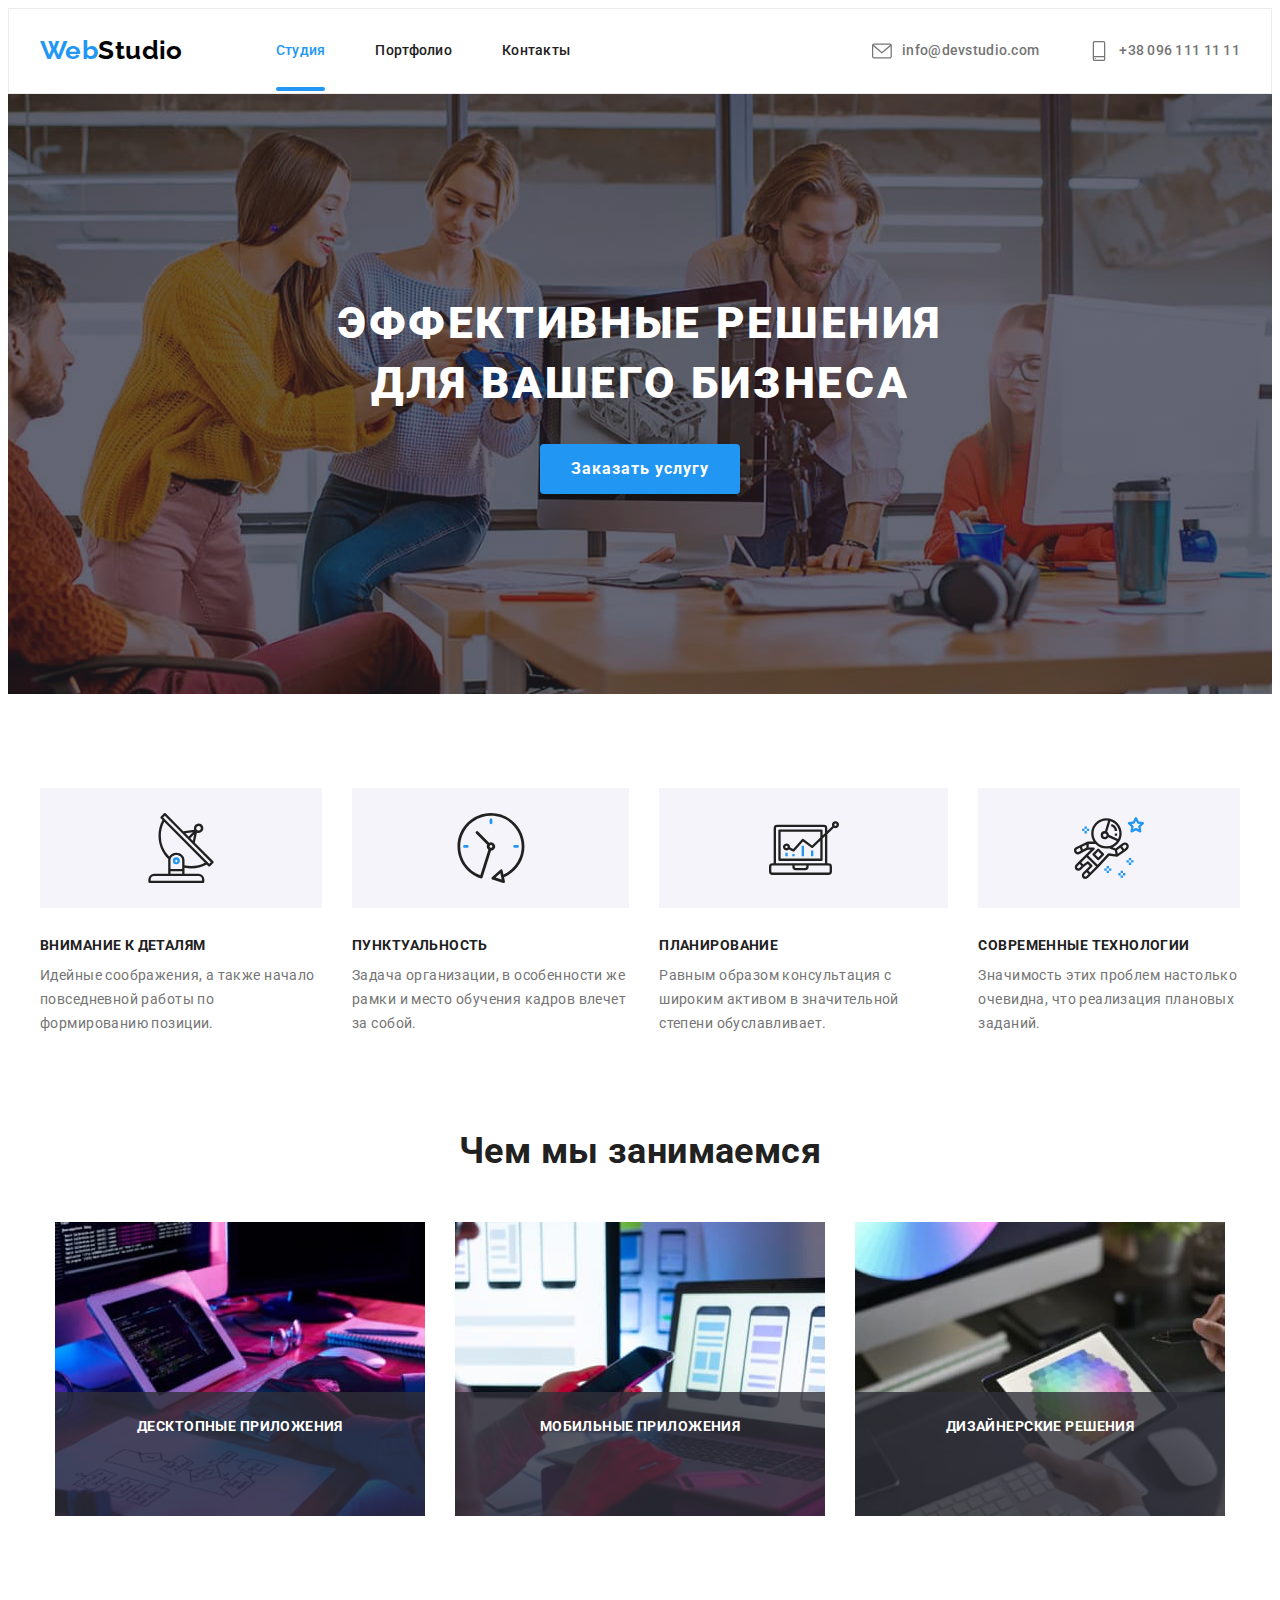
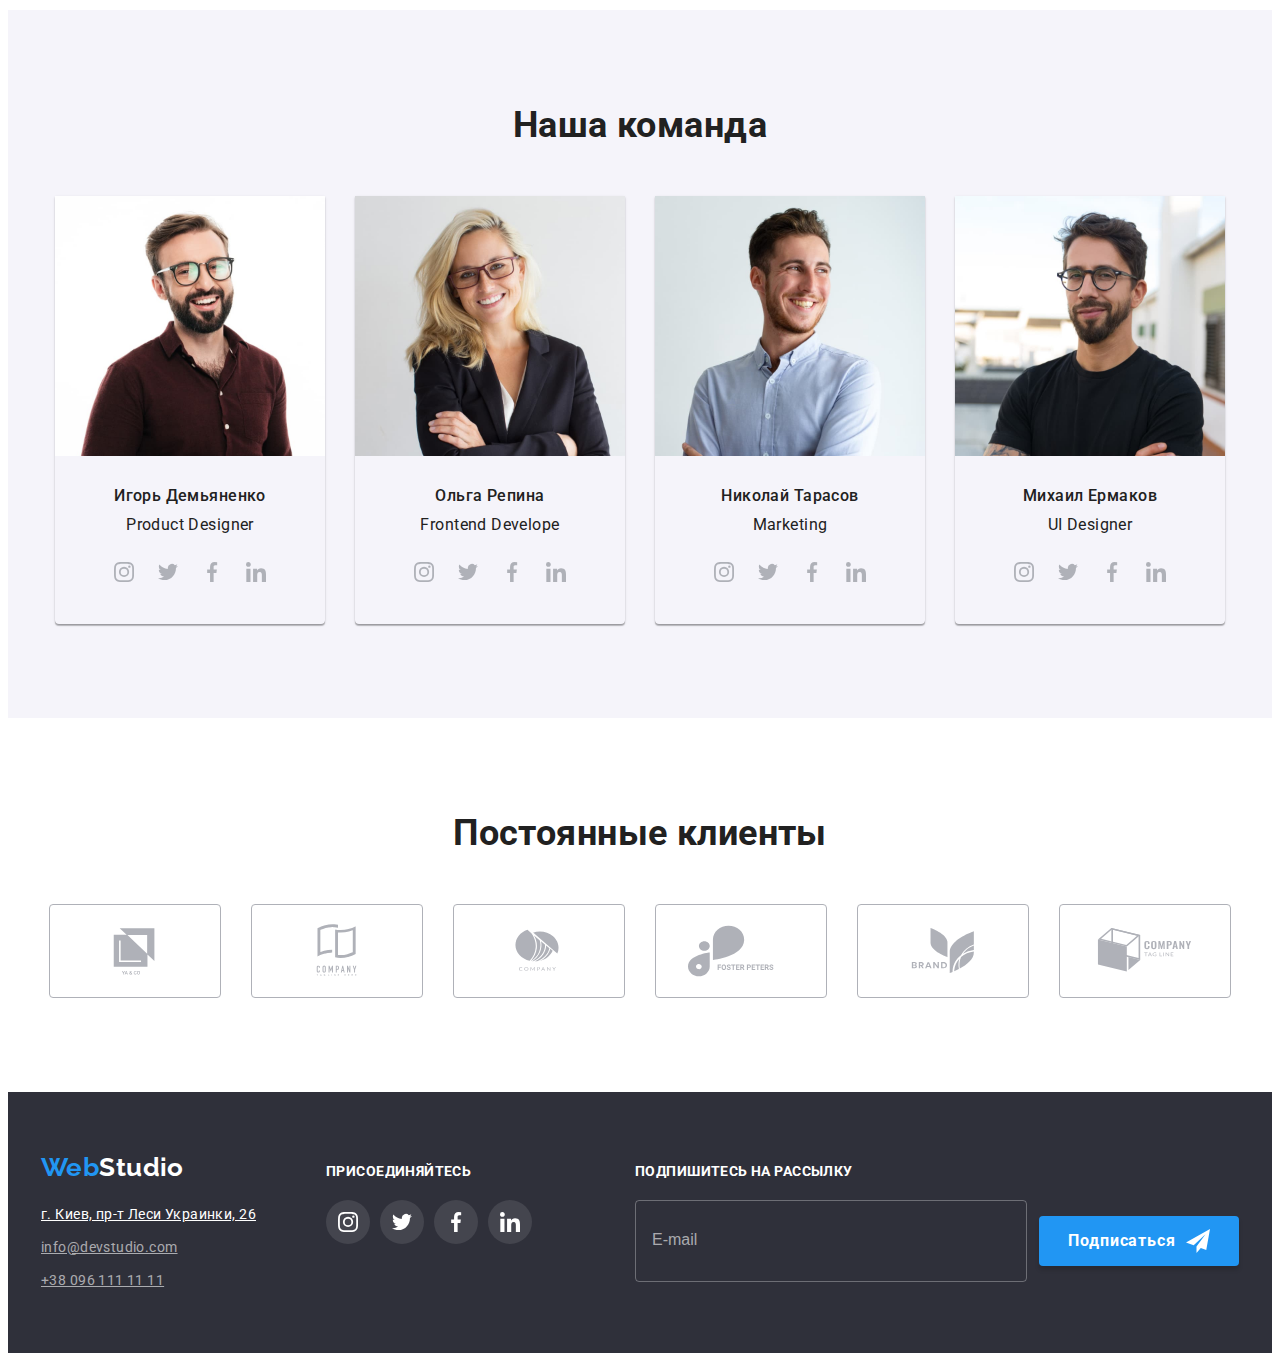
==== commit 3d2c760d: "Додає розподіл головної сторінки" ====
--- a/index.html
+++ b/index.html
@@ -16,7 +16,7 @@
       crossorigin="anonymous"
       referrerpolicy="no-referrer"
     />
-    <link rel="stylesheet" href="./css/styles.css" />
+    <link rel="stylesheet" href="./css/main.min.css" />
   </head>
 
   <body>
@@ -65,12 +65,12 @@
       <section class="hero">
         <div class="container">
           <h1 class="hero__title">Эффективные решения для вашего бизнеса</h1>
-          <button type="button" class="hero__button button" data-modal-open>Заказать услугу</button>
+          <button type="button" class="hero__button" data-modal-open>Заказать услугу</button>
         </div>
       </section>
 
       <!-- Преимущества -->
-      <section class="section section--feature">
+      <section class="section--feature">
         <div class="container">
           <h2 class="section__title visually-hidden">Преимущества</h2>
           <ul class="feature-list flex list">
@@ -383,15 +383,15 @@
           <address class="contacts">
             <ul class="contacts__list list">
               <li class="contacts__item">
-                <a href="" class="contacts__item contacts__item--adress link">
+                <a href="" class="contacts__link contacts__link--adress link">
                   г. Киев, пр-т Леси Украинки, 26</a
                 >
               </li>
               <li class="contacts__item">
-                <a href="" class="contacts__item email link"> info@devstudio.com</a>
+                <a href="" class="contacts__link contacts__link--email link"> info@devstudio.com</a>
               </li>
               <li class="contacts__item">
-                <a href="" class="contacts__item tel link"> +38 096 111 11 11</a>
+                <a href="" class="contacts__link contacts__link--tel link"> +38 096 111 11 11</a>
               </li>
             </ul>
           </address>
@@ -512,7 +512,7 @@
             >
           </label>
 
-          <button class="form__button button flex" type="submit">Отправить</button>
+          <button class="form__button button" type="submit">Отправить</button>
         </form>
       </div>
       <script src="./js/modal.js"></script>
--- a/css/main.min.css
+++ b/css/main.min.css
@@ -0,0 +1,2 @@
+body{background-color:#fff;color:#212121;font-family:Roboto, sans-serif;font-size:14px;letter-spacing:0.03em}img{display:block}.site-nav,.contact-nav,.feature-list,.activvity-list,.team-list,.social-list,.client-list,.contacts__list{padding:0;margin:0;list-style:none}.logo,.header__logo,.footer__logo,.site-nav__link,.contact-nav__link{text-decoration:none}.header__settings,.container,.footer__settings{margin-left:auto;margin-right:auto;width:1200px;padding-left:15px;padding-right:15px}.hero__button,.subscribe__button,.form__button{min-width:200px;padding:10px 10px;border-width:0;color:#fff;background-color:#2196f3;font-family:inherit;font-weight:700;font-size:16px;line-height:1.88;letter-spacing:0.06em;box-shadow:0px 4px 4px rgba(0,0,0,0.15);border-radius:4px;cursor:pointer;transition:background-color 250ms cubic-bezier(0.4, 0, 0.2, 1)}.section--feature .section__title{position:absolute;white-space:nowrap;width:1px;height:1px;overflow:hidden;border:0;padding:0;clip:rect(0 0 0 0);clip-path:inset(50%);margin:-1px}.section--feature,.section,.section--team{padding-top:94px;padding-bottom:94px}.section__title{margin-top:0;margin-bottom:50px;color:#212121;font-size:36px;line-height:1.17;text-align:center}.header{border:1px solid #ececec}.header__settings{display:flex;align-items:center;justify-content:space-between}.header__nav{display:flex;align-items:center;justify-content:center}.logo,.header__logo,.footer__logo{font-family:Raleway, sans-serif;font-weight:700;font-size:26px;line-height:1.19}.header__logo{padding-top:24px;padding-bottom:25px;margin-right:93px;color:#000}.logo__accent{color:#2196f3}.footer__logo{display:block;padding:0;margin-right:0;margin-bottom:20px;color:#fff}.site-nav{display:flex;align-items:center;justify-content:center}.site-nav__item:not(:last-child){margin-right:50px}.site-nav__link{display:flex;align-items:center;justify-content:center;padding-top:32px;padding-bottom:32px;justify-content:center;align-items:center;color:#212121;font-weight:500;line-height:1.14;letter-spacing:0.02em;transition:color 250ms cubic-bezier(0.4, 0, 0.2, 1)}.site-nav__link--current{color:#2196f3;position:relative}.site-nav__link--current::after{content:' ';display:block;margin-top:28px;position:absolute;bottom:0;left:0;width:100%;height:4px;background-color:#2196f3;border-radius:2px}.site-nav__link:hover,.site-nav__link:focus{color:#2196f3}.contact-nav{display:flex;align-items:center;justify-content:center}.contact-nav__item{align-items:center}.contact-nav__item:not(:last-child){margin-right:50px}.contact-nav__link{display:flex;align-items:center;justify-content:center;padding-top:32px;padding-bottom:32px;justify-content:center;align-items:center;color:#757575;font-weight:500;line-height:1.14;letter-spacing:0.02em;transition:color 250ms cubic-bezier(0.4, 0, 0.2, 1)}.contact-nav__link:hover,.contact-nav__link:focus{color:#2196f3}.contact__icon{margin-right:10px;fill:#757575;transition:fill 250ms cubic-bezier(0.4, 0, 0.2, 1)}.contact-nav__link:hover .contact__icon,.contact-nav__link:focus .contact__icon{fill:#2196f3}.hero{padding-top:200px;padding-bottom:200px;text-align:center;max-width:1600px;margin-left:auto;margin-right:auto;background-image:linear-gradient(to right, rgba(47,48,58,0.4), rgba(47,48,58,0.4)),url(../images/bg-picture.jpg);background-size:cover;background-repeat:no-repeat;background-position:center;background-color:var(--background-color-hero)}.hero__title{margin-top:0;margin-bottom:30px;margin-left:auto;margin-right:auto;width:696px;color:#fff;font-weight:900;font-size:44px;line-height:1.36;letter-spacing:0.06em;text-transform:uppercase}.hero__button:hover{background-color:#188ce8}.hero__button:focus{background-color:#188ce8}.section--feature{padding-bottom:0}.feature-list{display:flex;align-items:center;justify-content:center}.feature-list__item{width:calc((100%-90px) / 4)}.feature-list__item:not(:last-child){margin-right:30px}.feature-list__icon{display:flex;align-items:center;justify-content:center;background-color:#f5f4fa;height:120px;margin-bottom:30px}.feature-list__title{margin-top:0;margin-bottom:10px;font-size:14px;line-height:1.14;text-transform:uppercase}.feature-list__text{margin-top:0;margin-bottom:0;color:#757575;font-weight:400;line-height:1.71}.activvity-list{display:flex;align-items:center;justify-content:center}.activvity-list__item{position:relative}.activvity-list__item:not(:last-child){margin-right:30px}.activvity-list__text{position:absolute;right:0;bottom:0;margin:0;padding-top:27px;padding-bottom:27px;width:370px;height:70px;background-color:rgba(47,48,58,0.8);font-weight:700;line-height:1.14;text-align:center;text-transform:uppercase;color:#fff}.section--team{background-color:#f5f4fa}.team-list__item{width:calc((100%-90px) / 4);box-shadow:0px 1px 3px rgba(0,0,0,0.12),0px 1px 1px rgba(0,0,0,0.14),0px 2px 1px rgba(0,0,0,0.2);border-radius:0px 0px 4px 4px}.team-list__item:not(:last-child){margin-right:30px}.team-list{display:flex;align-items:center;justify-content:center}.team-member__descr{padding-top:30px;padding-bottom:30px;text-align:center}.team-member__title{margin-top:0;margin-bottom:10px;font-weight:500;font-size:16px;line-height:1.19}.team-member__text{margin-top:0;margin-bottom:16px;color:var(--secondary-text-color);font-size:16px;line-height:1.19}.social-list{display:flex;align-items:center;justify-content:center;padding-bottom:0}.social-list__item :not(:last-child){margin-right:10px}.social-list__link{display:flex;align-items:center;justify-content:center;width:44px;height:44px;border-radius:50%;transition:background-color 250ms cubic-bezier(0.4, 0, 0.2, 1)}.social-list__link--bgc{margin-right:10px;background-color:rgba(255,255,255,0.1);transition:background-color 250ms cubic-bezier(0.4, 0, 0.2, 1)}.social-list__link:hover,.social-list__link:focus{background-color:#2196f3}.social-list__icon{fill:#afb1b8;transition:fill 250ms cubic-bezier(0.4, 0, 0.2, 1)}.social-list__icon--white{fill:#fff}.social-list__link:hover .social-list__icon,.social-list__link:focus .social-list__icon{fill:#fff}.client-list{display:flex;align-items:center;justify-content:center}.client-list__item:not(:last-child){margin-right:30px}.company-link{display:flex;align-items:center;justify-content:center;width:170px;height:92px;border:1px solid #afb1b8;border-radius:4px;transition:border-color 250ms cubic-bezier(0.4, 0, 0.2, 1)}.company-link:hover,.company-link:focus{border-color:#2196f3}.company-link__icon{fill:#afb1b8;transition:fill 250ms cubic-bezier(0.4, 0, 0.2, 1)}.company-link:hover .company-link__icon,.company-link:focus .company-link__icon{fill:#2196f3}.footer{background-color:#2f303a;padding-top:60px;padding-bottom:60px}.footer__settings{display:flex;align-items:baseline;justify-content:center}.footer__nav{margin-right:70px}.block--right{margin-right:93px}.block__title{font-weight:700;font-size:14px;line-height:1.14;text-transform:uppercase;color:#fff;margin-bottom:20px;margin-top:0}.contacts__item:not(:last-child){margin-bottom:9px}.contacts__link{color:rgba(255,255,255,0.6);font-weight:400;line-height:1.71;font-style:normal}.contacts__link--adress{color:#fff}.contacts__link:hover,.contacts__link:focus{color:#2196f3}.subscribe{display:flex;align-items:center;justify-content:center}.subscribe__input{width:358px;height:50px;margin-right:12px;padding:15px 16px;border:1px solid rgba(255,255,255,0.3);border-radius:4px;background-color:transparent;color:rgba(255,255,255,0.6)}.subscribe__input::placeholder{font-weight:400;font-size:16px;line-height:1.25;color:rgba(255,255,255,0.6)}.subscribe__button{display:flex;align-items:center;justify-content:center}.subscribe__icon{margin-left:10px;fill:#fff}.backdrop{position:fixed;left:0;top:0;width:100%;height:100%;background-color:rgba(0,0,0,0.4);opacity:1;visibility:visible;transition:visibility 550ms cubic-bezier(0.4, 0, 0.2, 1),opacity 550ms cubic-bezier(0.4, 0, 0.2, 1)}.is-hidden{visibility:hidden;opacity:0;pointer-events:none}.backdrop.is-hidden .modal{transform:translate(-50%, -50%) scale(0.2)}.modal{position:absolute;top:50%;left:50%;padding:40px;width:528px;min-height:581px;background-color:#fff;transform:translate(-50%, -50%) scale(1);transition:transform 500ms cubic-bezier(0.4, 0, 0.2, 1)}.modal__title{margin-top:0;margin-bottom:12px;font-weight:700;font-size:20px;line-height:23px;text-align:center}.modal__button{display:flex;align-items:center;justify-content:center;position:fixed;top:8px;right:8px;width:30px;height:30px;border:1px solid rgba(0,0,0,0.1);border-radius:50%;padding:6px;background-color:#fff;fill:#000000;cursor:pointer}.modal__button:hover,.modal__button:focus{outline:transparent}.modal__icon{fill:#000000;transition:fill 250ms cubic-bezier(0.4, 0, 0.2, 1)}.modal__button:hover .modal__icon,.modal__button:focus .modal__icon{fill:#2196f3}.form__field{display:flex;position:relative;flex-direction:column;margin-bottom:10px}.form__label{margin-bottom:4px;font-weight:400;font-size:12px;line-height:1.14;letter-spacing:0.01em;color:#757575}.form__input{border:1px solid rgba(33,33,33,0.2);border-radius:4px;padding:12px 11px;padding-left:42px;height:40px;outline:transparent;transition:border 250ms cubic-bezier(0.4, 0, 0.2, 1)}.form__field:hover .form__input,.form__field:focus-within .form__input{border:1px solid #2196f3}.form__icon{position:absolute;bottom:11px;left:12px;fill:#212121;pointer-events:none;transition:fill 250ms cubic-bezier(0.4, 0, 0.2, 1)}.form__field:hover .form__icon,.form__field:focus-within .form__icon{fill:#2196f3}.form__comment{margin-bottom:20px}.form__comment-text{min-height:120px;padding:12px 16px;border:1px solid rgba(33,33,33,0.2);border-radius:4px;outline:transparent;resize:none;transition:border 250ms var(--timing-function)}.form__comment-text::placeholder{font-weight:400;font-size:12px;line-height:1.17;letter-spacing:0.01em;color:rgba(117,117,117,0.5)}.form__agreement{display:flex;align-items:center;justify-content:center;flex-direction:row;margin-bottom:30px}.form__checkbox{position:absolute;white-space:nowrap;width:1px;height:1px;overflow:hidden;border:0;padding:0;clip:rect(0 0 0 0);clip-path:inset(50%);margin:-1px}.form__checkbox-text{font-weight:400;line-height:1.71;color:#757575}.form__checkbox-link{color:#2196f3}.form__checkbox-icon{display:inline-block;width:16px;height:15px;margin-right:8px;border:2px solid #212121}.form__checkbox:checked+.form__checkbox-icon{border:transparent;background-image:url(/images/icons/icon-check.svg)}.form__checkbox-icon:focus{border:transparent;background-image:url(/images/icons/icon-check.svg);outline:transparent}.form__button{display:block;margin-right:auto;margin-left:auto;transition:background-color 250ms cubic-bezier(0.4, 0, 0.2, 1)}.form__button:hover,.form__button:focus{background-color:#188ce8;outline:transparent}
+/*# sourceMappingURL=main.min.css.map */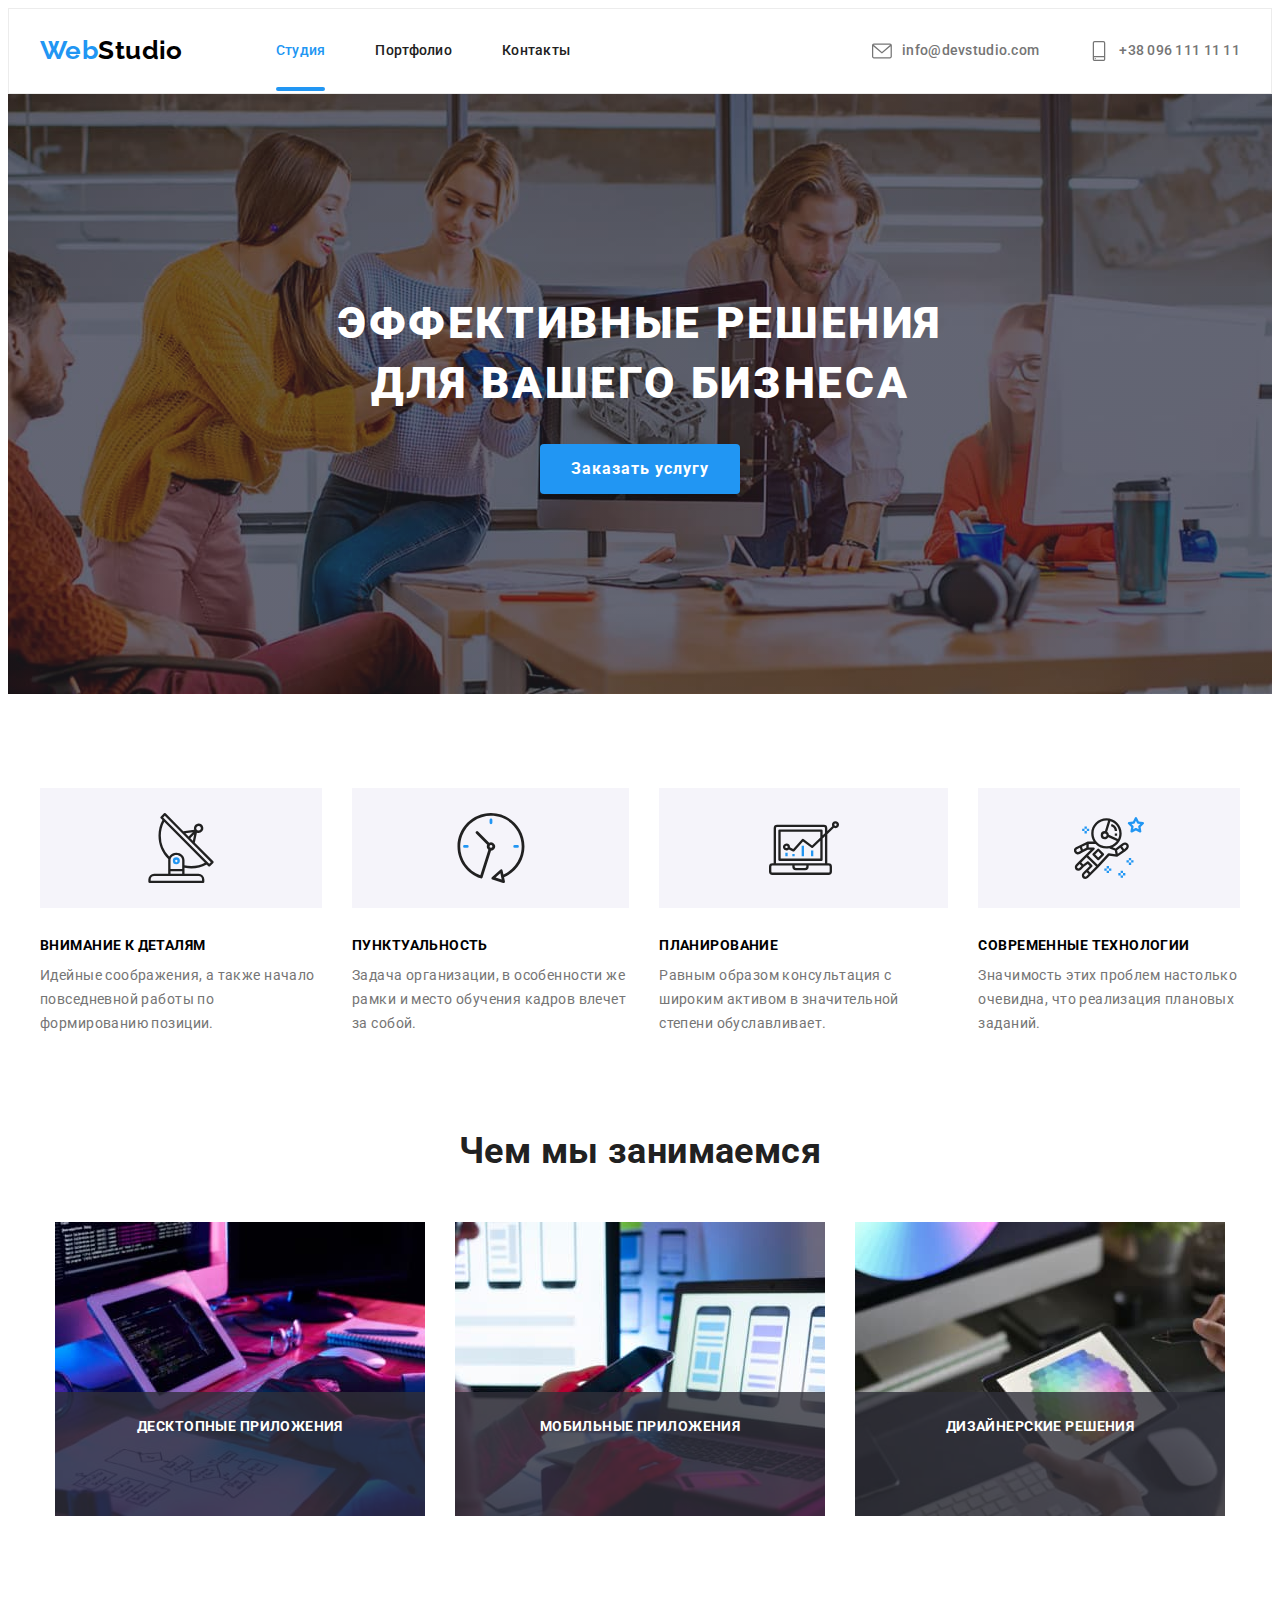
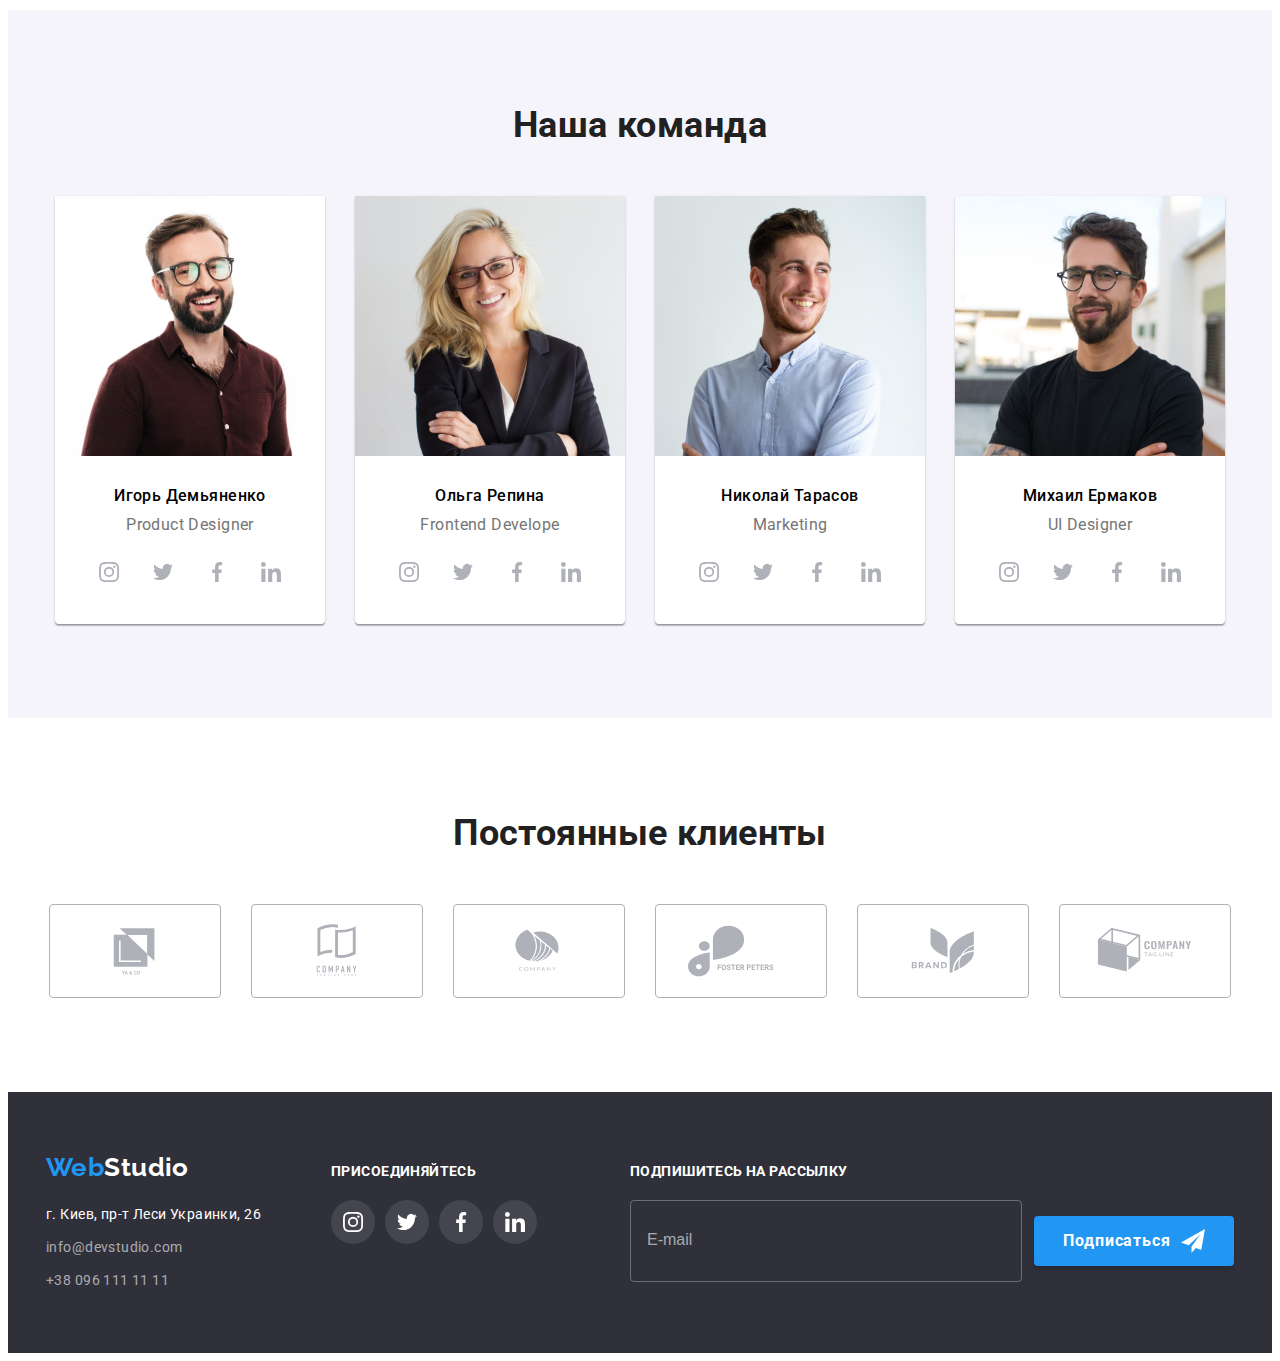
==== commit 92e213ee: "Враховує зауваження ментора" ====
--- a/index.html
+++ b/index.html
@@ -503,6 +503,7 @@
             <span
               tabindex="0"
               aria-labelledby="user-checkbox"
+              aria-checked="true"
               role="checkbox"
               class="form__checkbox-icon"
             ></span>
--- a/css/main.min.css
+++ b/css/main.min.css
@@ -1,2 +1,2 @@
-body{background-color:#fff;color:#212121;font-family:Roboto, sans-serif;font-size:14px;letter-spacing:0.03em}img{display:block}.site-nav,.contact-nav,.feature-list,.activvity-list,.team-list,.social-list,.client-list,.contacts__list{padding:0;margin:0;list-style:none}.logo,.header__logo,.footer__logo,.site-nav__link,.contact-nav__link{text-decoration:none}.header__settings,.container,.footer__settings{margin-left:auto;margin-right:auto;width:1200px;padding-left:15px;padding-right:15px}.hero__button,.subscribe__button,.form__button{min-width:200px;padding:10px 10px;border-width:0;color:#fff;background-color:#2196f3;font-family:inherit;font-weight:700;font-size:16px;line-height:1.88;letter-spacing:0.06em;box-shadow:0px 4px 4px rgba(0,0,0,0.15);border-radius:4px;cursor:pointer;transition:background-color 250ms cubic-bezier(0.4, 0, 0.2, 1)}.section--feature .section__title{position:absolute;white-space:nowrap;width:1px;height:1px;overflow:hidden;border:0;padding:0;clip:rect(0 0 0 0);clip-path:inset(50%);margin:-1px}.section--feature,.section,.section--team{padding-top:94px;padding-bottom:94px}.section__title{margin-top:0;margin-bottom:50px;color:#212121;font-size:36px;line-height:1.17;text-align:center}.header{border:1px solid #ececec}.header__settings{display:flex;align-items:center;justify-content:space-between}.header__nav{display:flex;align-items:center;justify-content:center}.logo,.header__logo,.footer__logo{font-family:Raleway, sans-serif;font-weight:700;font-size:26px;line-height:1.19}.header__logo{padding-top:24px;padding-bottom:25px;margin-right:93px;color:#000}.logo__accent{color:#2196f3}.footer__logo{display:block;padding:0;margin-right:0;margin-bottom:20px;color:#fff}.site-nav{display:flex;align-items:center;justify-content:center}.site-nav__item:not(:last-child){margin-right:50px}.site-nav__link{display:flex;align-items:center;justify-content:center;padding-top:32px;padding-bottom:32px;justify-content:center;align-items:center;color:#212121;font-weight:500;line-height:1.14;letter-spacing:0.02em;transition:color 250ms cubic-bezier(0.4, 0, 0.2, 1)}.site-nav__link--current{color:#2196f3;position:relative}.site-nav__link--current::after{content:' ';display:block;margin-top:28px;position:absolute;bottom:0;left:0;width:100%;height:4px;background-color:#2196f3;border-radius:2px}.site-nav__link:hover,.site-nav__link:focus{color:#2196f3}.contact-nav{display:flex;align-items:center;justify-content:center}.contact-nav__item{align-items:center}.contact-nav__item:not(:last-child){margin-right:50px}.contact-nav__link{display:flex;align-items:center;justify-content:center;padding-top:32px;padding-bottom:32px;justify-content:center;align-items:center;color:#757575;font-weight:500;line-height:1.14;letter-spacing:0.02em;transition:color 250ms cubic-bezier(0.4, 0, 0.2, 1)}.contact-nav__link:hover,.contact-nav__link:focus{color:#2196f3}.contact__icon{margin-right:10px;fill:#757575;transition:fill 250ms cubic-bezier(0.4, 0, 0.2, 1)}.contact-nav__link:hover .contact__icon,.contact-nav__link:focus .contact__icon{fill:#2196f3}.hero{padding-top:200px;padding-bottom:200px;text-align:center;max-width:1600px;margin-left:auto;margin-right:auto;background-image:linear-gradient(to right, rgba(47,48,58,0.4), rgba(47,48,58,0.4)),url(../images/bg-picture.jpg);background-size:cover;background-repeat:no-repeat;background-position:center;background-color:var(--background-color-hero)}.hero__title{margin-top:0;margin-bottom:30px;margin-left:auto;margin-right:auto;width:696px;color:#fff;font-weight:900;font-size:44px;line-height:1.36;letter-spacing:0.06em;text-transform:uppercase}.hero__button:hover{background-color:#188ce8}.hero__button:focus{background-color:#188ce8}.section--feature{padding-bottom:0}.feature-list{display:flex;align-items:center;justify-content:center}.feature-list__item{width:calc((100%-90px) / 4)}.feature-list__item:not(:last-child){margin-right:30px}.feature-list__icon{display:flex;align-items:center;justify-content:center;background-color:#f5f4fa;height:120px;margin-bottom:30px}.feature-list__title{margin-top:0;margin-bottom:10px;font-size:14px;line-height:1.14;text-transform:uppercase}.feature-list__text{margin-top:0;margin-bottom:0;color:#757575;font-weight:400;line-height:1.71}.activvity-list{display:flex;align-items:center;justify-content:center}.activvity-list__item{position:relative}.activvity-list__item:not(:last-child){margin-right:30px}.activvity-list__text{position:absolute;right:0;bottom:0;margin:0;padding-top:27px;padding-bottom:27px;width:370px;height:70px;background-color:rgba(47,48,58,0.8);font-weight:700;line-height:1.14;text-align:center;text-transform:uppercase;color:#fff}.section--team{background-color:#f5f4fa}.team-list__item{width:calc((100%-90px) / 4);box-shadow:0px 1px 3px rgba(0,0,0,0.12),0px 1px 1px rgba(0,0,0,0.14),0px 2px 1px rgba(0,0,0,0.2);border-radius:0px 0px 4px 4px}.team-list__item:not(:last-child){margin-right:30px}.team-list{display:flex;align-items:center;justify-content:center}.team-member__descr{padding-top:30px;padding-bottom:30px;text-align:center}.team-member__title{margin-top:0;margin-bottom:10px;font-weight:500;font-size:16px;line-height:1.19}.team-member__text{margin-top:0;margin-bottom:16px;color:var(--secondary-text-color);font-size:16px;line-height:1.19}.social-list{display:flex;align-items:center;justify-content:center;padding-bottom:0}.social-list__item :not(:last-child){margin-right:10px}.social-list__link{display:flex;align-items:center;justify-content:center;width:44px;height:44px;border-radius:50%;transition:background-color 250ms cubic-bezier(0.4, 0, 0.2, 1)}.social-list__link--bgc{margin-right:10px;background-color:rgba(255,255,255,0.1);transition:background-color 250ms cubic-bezier(0.4, 0, 0.2, 1)}.social-list__link:hover,.social-list__link:focus{background-color:#2196f3}.social-list__icon{fill:#afb1b8;transition:fill 250ms cubic-bezier(0.4, 0, 0.2, 1)}.social-list__icon--white{fill:#fff}.social-list__link:hover .social-list__icon,.social-list__link:focus .social-list__icon{fill:#fff}.client-list{display:flex;align-items:center;justify-content:center}.client-list__item:not(:last-child){margin-right:30px}.company-link{display:flex;align-items:center;justify-content:center;width:170px;height:92px;border:1px solid #afb1b8;border-radius:4px;transition:border-color 250ms cubic-bezier(0.4, 0, 0.2, 1)}.company-link:hover,.company-link:focus{border-color:#2196f3}.company-link__icon{fill:#afb1b8;transition:fill 250ms cubic-bezier(0.4, 0, 0.2, 1)}.company-link:hover .company-link__icon,.company-link:focus .company-link__icon{fill:#2196f3}.footer{background-color:#2f303a;padding-top:60px;padding-bottom:60px}.footer__settings{display:flex;align-items:baseline;justify-content:center}.footer__nav{margin-right:70px}.block--right{margin-right:93px}.block__title{font-weight:700;font-size:14px;line-height:1.14;text-transform:uppercase;color:#fff;margin-bottom:20px;margin-top:0}.contacts__item:not(:last-child){margin-bottom:9px}.contacts__link{color:rgba(255,255,255,0.6);font-weight:400;line-height:1.71;font-style:normal}.contacts__link--adress{color:#fff}.contacts__link:hover,.contacts__link:focus{color:#2196f3}.subscribe{display:flex;align-items:center;justify-content:center}.subscribe__input{width:358px;height:50px;margin-right:12px;padding:15px 16px;border:1px solid rgba(255,255,255,0.3);border-radius:4px;background-color:transparent;color:rgba(255,255,255,0.6)}.subscribe__input::placeholder{font-weight:400;font-size:16px;line-height:1.25;color:rgba(255,255,255,0.6)}.subscribe__button{display:flex;align-items:center;justify-content:center}.subscribe__icon{margin-left:10px;fill:#fff}.backdrop{position:fixed;left:0;top:0;width:100%;height:100%;background-color:rgba(0,0,0,0.4);opacity:1;visibility:visible;transition:visibility 550ms cubic-bezier(0.4, 0, 0.2, 1),opacity 550ms cubic-bezier(0.4, 0, 0.2, 1)}.is-hidden{visibility:hidden;opacity:0;pointer-events:none}.backdrop.is-hidden .modal{transform:translate(-50%, -50%) scale(0.2)}.modal{position:absolute;top:50%;left:50%;padding:40px;width:528px;min-height:581px;background-color:#fff;transform:translate(-50%, -50%) scale(1);transition:transform 500ms cubic-bezier(0.4, 0, 0.2, 1)}.modal__title{margin-top:0;margin-bottom:12px;font-weight:700;font-size:20px;line-height:23px;text-align:center}.modal__button{display:flex;align-items:center;justify-content:center;position:fixed;top:8px;right:8px;width:30px;height:30px;border:1px solid rgba(0,0,0,0.1);border-radius:50%;padding:6px;background-color:#fff;fill:#000000;cursor:pointer}.modal__button:hover,.modal__button:focus{outline:transparent}.modal__icon{fill:#000000;transition:fill 250ms cubic-bezier(0.4, 0, 0.2, 1)}.modal__button:hover .modal__icon,.modal__button:focus .modal__icon{fill:#2196f3}.form__field{display:flex;position:relative;flex-direction:column;margin-bottom:10px}.form__label{margin-bottom:4px;font-weight:400;font-size:12px;line-height:1.14;letter-spacing:0.01em;color:#757575}.form__input{border:1px solid rgba(33,33,33,0.2);border-radius:4px;padding:12px 11px;padding-left:42px;height:40px;outline:transparent;transition:border 250ms cubic-bezier(0.4, 0, 0.2, 1)}.form__field:hover .form__input,.form__field:focus-within .form__input{border:1px solid #2196f3}.form__icon{position:absolute;bottom:11px;left:12px;fill:#212121;pointer-events:none;transition:fill 250ms cubic-bezier(0.4, 0, 0.2, 1)}.form__field:hover .form__icon,.form__field:focus-within .form__icon{fill:#2196f3}.form__comment{margin-bottom:20px}.form__comment-text{min-height:120px;padding:12px 16px;border:1px solid rgba(33,33,33,0.2);border-radius:4px;outline:transparent;resize:none;transition:border 250ms var(--timing-function)}.form__comment-text::placeholder{font-weight:400;font-size:12px;line-height:1.17;letter-spacing:0.01em;color:rgba(117,117,117,0.5)}.form__agreement{display:flex;align-items:center;justify-content:center;flex-direction:row;margin-bottom:30px}.form__checkbox{position:absolute;white-space:nowrap;width:1px;height:1px;overflow:hidden;border:0;padding:0;clip:rect(0 0 0 0);clip-path:inset(50%);margin:-1px}.form__checkbox-text{font-weight:400;line-height:1.71;color:#757575}.form__checkbox-link{color:#2196f3}.form__checkbox-icon{display:inline-block;width:16px;height:15px;margin-right:8px;border:2px solid #212121}.form__checkbox:checked+.form__checkbox-icon{border:transparent;background-image:url(/images/icons/icon-check.svg)}.form__checkbox-icon:focus{border:transparent;background-image:url(/images/icons/icon-check.svg);outline:transparent}.form__button{display:block;margin-right:auto;margin-left:auto;transition:background-color 250ms cubic-bezier(0.4, 0, 0.2, 1)}.form__button:hover,.form__button:focus{background-color:#188ce8;outline:transparent}
+body{background-color:var(--primery-background-color);color:var(--primary-text-color);font-family:Roboto, sans-serif;font-size:14px;letter-spacing:0.03em}img{display:block}.site-nav,.contact-nav,.feature-list,.activvity-list,.team-list,.social-list,.client-list,.contacts__list{padding:0;margin:0;list-style:none}.logo,.header__logo,.footer__logo,.site-nav__link,.contact-nav__link,.contacts__link{text-decoration:none}.header__settings,.container,.footer__settings{margin-left:auto;margin-right:auto;width:1200px;padding-left:15px;padding-right:15px}.hero__button,.subscribe__button,.form__button{min-width:200px;padding:10px 10px;border-width:0;color:#fff;background-color:#2196f3;font-family:inherit;font-weight:700;font-size:16px;line-height:1.88;letter-spacing:0.06em;box-shadow:0px 4px 4px rgba(0,0,0,0.15);border-radius:4px;cursor:pointer;transition:background-color 250ms cubic-bezier(0.4, 0, 0.2, 1)}.section--feature .section__title{position:absolute;white-space:nowrap;width:1px;height:1px;overflow:hidden;border:0;padding:0;clip:rect(0 0 0 0);clip-path:inset(50%);margin:-1px}.section--feature,.section,.section--team{padding-top:94px;padding-bottom:94px}.section__title{margin-top:0;margin-bottom:50px;color:#212121;font-size:36px;line-height:1.17;text-align:center}.header{border:1px solid #ececec}.header__settings{display:flex;align-items:center;justify-content:space-between}.header__nav{display:flex;align-items:center;justify-content:center}.logo,.header__logo,.footer__logo{font-family:Raleway,sans-serif;font-weight:700;font-size:26px;line-height:1.19}.header__logo{padding-top:24px;padding-bottom:25px;margin-right:93px;color:#000}.logo__accent{color:#2196f3}.footer__logo{display:block;padding:0;margin-right:0;margin-bottom:20px;color:#fff}.site-nav{display:flex;align-items:center;justify-content:center}.site-nav__item:not(:last-child){margin-right:50px}.site-nav__link{display:flex;align-items:center;justify-content:center;padding-top:32px;padding-bottom:32px;justify-content:center;align-items:center;color:#212121;font-weight:500;line-height:1.14;letter-spacing:0.02em;transition:color 250ms cubic-bezier(0.4, 0, 0.2, 1)}.site-nav__link--current{color:#2196f3;position:relative}.site-nav__link--current::after{content:' ';display:block;margin-top:28px;position:absolute;bottom:0;left:0;width:100%;height:4px;background-color:#2196f3;border-radius:2px}.site-nav__link:hover,.site-nav__link:focus{color:#2196f3}.contact-nav{display:flex;align-items:center;justify-content:center}.contact-nav__item{align-items:center}.contact-nav__item:not(:last-child){margin-right:50px}.contact-nav__link{display:flex;align-items:center;justify-content:center;padding-top:32px;padding-bottom:32px;justify-content:center;align-items:center;color:#757575;font-weight:500;line-height:1.14;letter-spacing:0.02em;transition:color 250ms cubic-bezier(0.4, 0, 0.2, 1)}.contact-nav__link:hover,.contact-nav__link:focus{color:#2196f3}.contact__icon{margin-right:10px;fill:#757575;transition:fill 250ms cubic-bezier(0.4, 0, 0.2, 1)}.contact-nav__link:hover .contact__icon,.contact-nav__link:focus .contact__icon{fill:#2196f3}.hero{padding-top:200px;padding-bottom:200px;text-align:center;max-width:1600px;margin-left:auto;margin-right:auto;background-image:linear-gradient(to right, rgba(47,48,58,0.4), rgba(47,48,58,0.4)),url(../images/bg-picture.jpg);background-size:cover;background-repeat:no-repeat;background-position:center;background-color:#c4c4c4}.hero__title{margin-top:0;margin-bottom:30px;margin-left:auto;margin-right:auto;width:696px;color:#fff;font-weight:900;font-size:44px;line-height:1.36;letter-spacing:0.06em;text-transform:uppercase}.hero__button:hover{background-color:#188ce8}.hero__button:focus{background-color:#188ce8}.section--feature{padding-bottom:0}.feature-list{display:flex;align-items:center;justify-content:center}.feature-list__item{width:calc((100%-90px) / 4)}.feature-list__item:not(:last-child){margin-right:30px}.feature-list__icon{display:flex;align-items:center;justify-content:center;background-color:#f5f4fa;height:120px;margin-bottom:30px}.feature-list__title{margin-top:0;margin-bottom:10px;font-size:14px;line-height:1.14;text-transform:uppercase}.feature-list__text{margin-top:0;margin-bottom:0;color:#757575;font-weight:400;line-height:1.71}.activvity-list{display:flex;align-items:center;justify-content:center}.activvity-list__item{position:relative}.activvity-list__item:not(:last-child){margin-right:30px}.activvity-list__text{position:absolute;right:0;bottom:0;margin:0;padding-top:27px;padding-bottom:27px;width:370px;height:70px;background-color:rgba(47,48,58,0.8);font-weight:700;line-height:1.14;text-align:center;text-transform:uppercase;color:#fff}.section--team{background-color:#f5f4fa}.team-list__item{width:calc((100%-90px) / 4);box-shadow:0px 1px 3px rgba(0,0,0,0.12),0px 1px 1px rgba(0,0,0,0.14),0px 2px 1px rgba(0,0,0,0.2);border-radius:0px 0px 4px 4px;background-color:#fff}.team-list__item:not(:last-child){margin-right:30px}.team-list{display:flex;align-items:center;justify-content:center}.team-member__descr{padding-top:30px;padding-bottom:30px;text-align:center}.team-member__title{margin-top:0;margin-bottom:10px;font-weight:500;font-size:16px;line-height:1.19}.team-member__text{margin-top:0;margin-bottom:16px;color:#757575;font-size:16px;line-height:1.19}.social-list{display:flex;align-items:center;justify-content:center;padding-bottom:0}.social-list__item:not(:last-child){margin-right:10px}.social-list__link{display:flex;align-items:center;justify-content:center;width:44px;height:44px;border-radius:50%;transition:background-color 250ms cubic-bezier(0.4, 0, 0.2, 1)}.social-list__link--bgc{background-color:rgba(255,255,255,0.1);transition:background-color 250ms cubic-bezier(0.4, 0, 0.2, 1)}.social-list__link:hover,.social-list__link:focus{background-color:#2196f3}.social-list__icon{fill:#afb1b8;transition:fill 250ms cubic-bezier(0.4, 0, 0.2, 1)}.social-list__icon--white{fill:#fff}.social-list__link:hover .social-list__icon,.social-list__link:focus .social-list__icon{fill:#fff}.client-list{display:flex;align-items:center;justify-content:center}.client-list__item:not(:last-child){margin-right:30px}.company-link{display:flex;align-items:center;justify-content:center;width:170px;height:92px;border:1px solid #afb1b8;border-radius:4px;transition:border-color 250ms cubic-bezier(0.4, 0, 0.2, 1)}.company-link:hover,.company-link:focus{border-color:#2196f3}.company-link__icon{fill:#afb1b8;transition:fill 250ms cubic-bezier(0.4, 0, 0.2, 1)}.company-link:hover .company-link__icon,.company-link:focus .company-link__icon{fill:#2196f3}.footer{background-color:#2f303a;padding-top:60px;padding-bottom:60px}.footer__settings{display:flex;align-items:baseline;justify-content:center}.footer__nav{margin-right:70px}.block--right{margin-right:93px}.block__title{font-weight:700;font-size:14px;line-height:1.14;text-transform:uppercase;color:#fff;margin-bottom:20px;margin-top:0}.contacts__item:not(:last-child){margin-bottom:9px}.contacts__link{color:rgba(255,255,255,0.6);font-weight:400;line-height:1.71;font-style:normal}.contacts__link:hover,.contacts__link:focus{color:#2196f3}.contacts__link--adress{color:#fff}.subscribe{display:flex;align-items:center;justify-content:center}.subscribe__input{width:358px;height:50px;margin-right:12px;padding:15px 16px;border:1px solid rgba(255,255,255,0.3);border-radius:4px;background-color:transparent;color:rgba(255,255,255,0.6)}.subscribe__input::placeholder{font-weight:400;font-size:16px;line-height:1.25;color:rgba(255,255,255,0.6)}.subscribe__button{display:flex;align-items:center;justify-content:center}.subscribe__icon{margin-left:10px;fill:#fff}.backdrop{position:fixed;left:0;top:0;width:100%;height:100%;background-color:rgba(0,0,0,0.4);opacity:1;visibility:visible;transition:visibility 550ms cubic-bezier(0.4, 0, 0.2, 1),opacity 550ms cubic-bezier(0.4, 0, 0.2, 1)}.is-hidden{visibility:hidden;opacity:0;pointer-events:none}.backdrop.is-hidden .modal{transform:translate(-50%, -50%) scale(0.2)}.modal{position:absolute;top:50%;left:50%;padding:40px;width:528px;min-height:581px;background-color:#fff;transform:translate(-50%, -50%) scale(1);transition:transform 500ms cubic-bezier(0.4, 0, 0.2, 1)}.modal__title{margin-top:0;margin-bottom:12px;font-weight:700;font-size:20px;line-height:23px;text-align:center}.modal__button{display:flex;align-items:center;justify-content:center;position:fixed;top:8px;right:8px;width:30px;height:30px;border:1px solid rgba(0,0,0,0.1);border-radius:50%;padding:6px;background-color:#fff;fill:#000000;cursor:pointer}.modal__button:hover,.modal__button:focus{outline:transparent}.modal__icon{fill:#000000;transition:fill 250ms cubic-bezier(0.4, 0, 0.2, 1)}.modal__button:hover .modal__icon,.modal__button:focus .modal__icon{fill:#2196f3}.form__field{display:flex;position:relative;flex-direction:column;margin-bottom:10px}.form__label{margin-bottom:4px;font-weight:400;font-size:12px;line-height:1.14;letter-spacing:0.01em;color:#757575}.form__input{border:1px solid rgba(33,33,33,0.2);border-radius:4px;padding:12px 11px;padding-left:42px;height:40px;outline:transparent;transition:border 250ms cubic-bezier(0.4, 0, 0.2, 1)}.form__field:hover .form__input,.form__field:focus-within .form__input{border:1px solid #2196f3}.form__icon{position:absolute;bottom:11px;left:12px;fill:#212121;pointer-events:none;transition:fill 250ms cubic-bezier(0.4, 0, 0.2, 1)}.form__field:hover .form__icon,.form__field:focus-within .form__icon{fill:#2196f3}.form__comment{margin-bottom:20px}.form__comment-text{min-height:120px;padding:12px 16px;border:1px solid rgba(33,33,33,0.2);border-radius:4px;outline:transparent;resize:none;transition:border 250ms cubic-bezier(0.4, 0, 0.2, 1)}.form__comment-text::placeholder{font-weight:400;font-size:12px;line-height:1.17;letter-spacing:0.01em;color:rgba(117,117,117,0.5)}.form__agreement{display:flex;align-items:center;justify-content:center;flex-direction:row;margin-bottom:30px}.form__checkbox{position:absolute;white-space:nowrap;width:1px;height:1px;overflow:hidden;border:0;padding:0;clip:rect(0 0 0 0);clip-path:inset(50%);margin:-1px}.form__checkbox-text{font-weight:400;line-height:1.71;color:#757575}.form__checkbox-link{color:#2196f3}.form__checkbox-icon{display:inline-block;width:16px;height:15px;margin-right:8px;border:2px solid #212121}.form__checkbox:checked+.form__checkbox-icon{border:transparent;background-image:url(/images/icons/icon-check.svg)}.form__checkbox-icon:focus{border:transparent;background-image:url(/images/icons/icon-check.svg);outline:transparent}.form__button{display:block;margin-right:auto;margin-left:auto;transition:background-color 250ms cubic-bezier(0.4, 0, 0.2, 1)}.form__button:hover,.form__button:focus{background-color:#188ce8;outline:transparent}
 /*# sourceMappingURL=main.min.css.map */